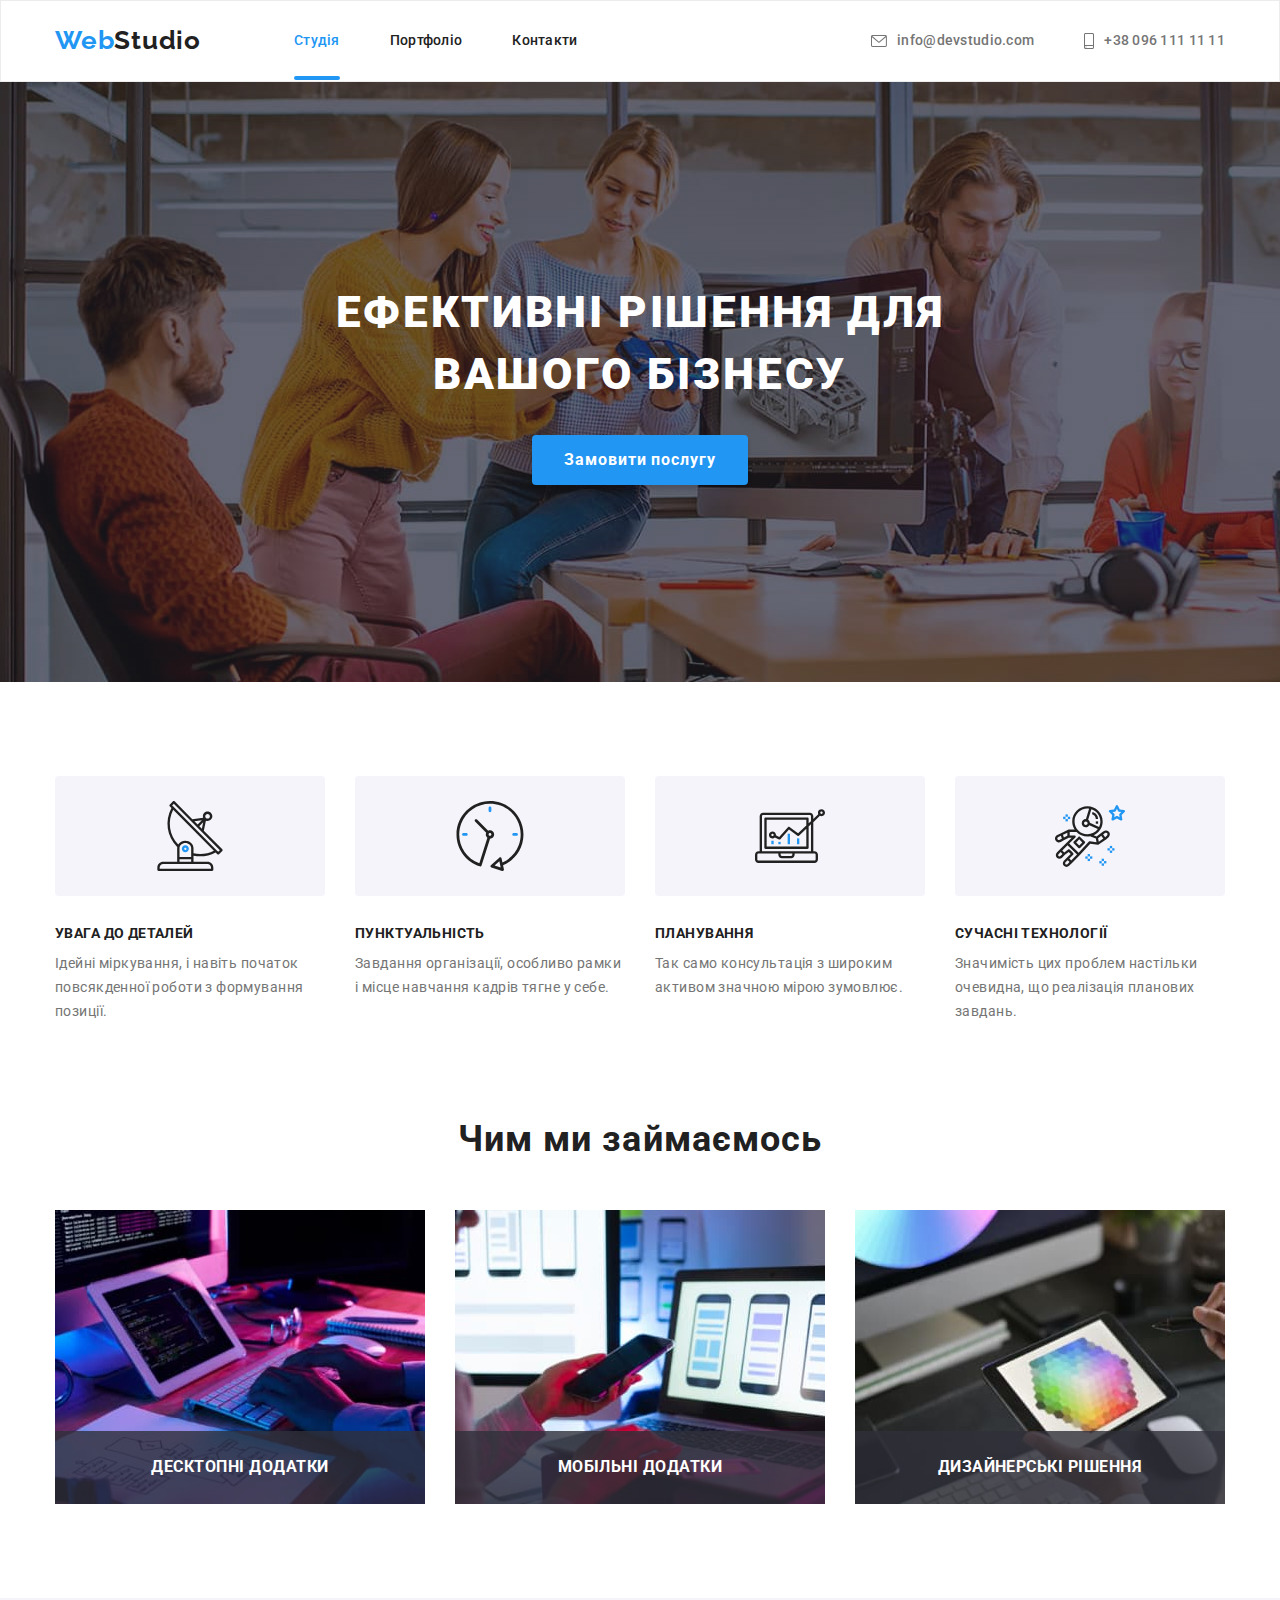
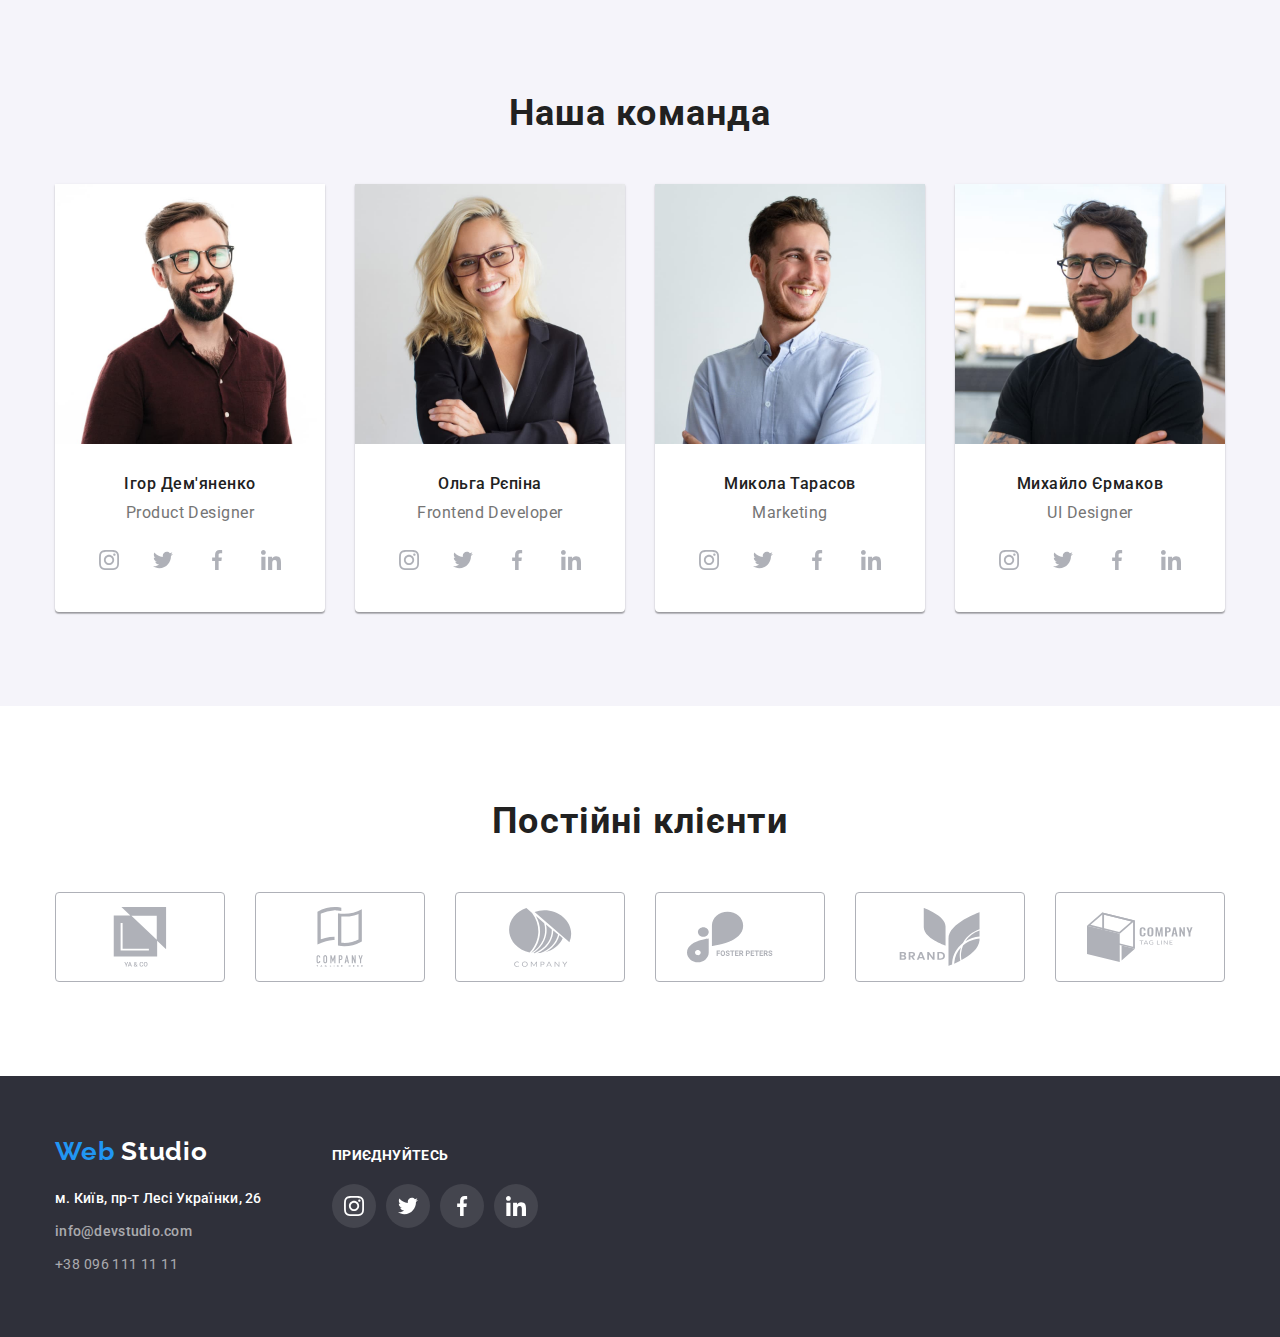
==== index.html @ 797fc7c5 "Клонує файли проекту" ====
<!DOCTYPE html>
<html lang="uk">
  <head>
    <meta charset="UTF-8" />
    <meta http-equiv="X-UA-Compatible" content="IE=edge" />
    <meta name="viewport" content="width=device-width, initial-scale=1.0" />
    <title>Студія</title>
    <link rel="preconnect" href="https://fonts.googleapis.com" />
    <link rel="preconnect" href="https://fonts.gstatic.com" crossorigin />
    <link
      href="https://fonts.googleapis.com/css2?family=Raleway:wght@700&family=Roboto:wght@400;500;700;900&display=swap"
      rel="stylesheet"
    />
    <link
      rel="stylesheet"
      href="https://cdnjs.cloudflare.com/ajax/libs/modern-normalize/1.1.0/modern-normalize.min.css"
    />
    <link rel="stylesheet" href="./css/styles.css" />
  </head>

  <body>
    <!--Шапка сторінки-->
    <header class="header">
      <!--Меню навігації-->
      <div class="container header-container">
        <nav class="header-navigation">
          <a class="logo link" href="./index.html"
            ><span class="logo-accent">Web</span>Studio</a
          >
          <ul class="site-nav list">
            <li class="site-nav-item">
              <a class="nav-link current link" href="./index.html">Студія</a>
            </li>
            <li>
              <a href="./portfolio.html" class="link">Портфоліо</a>
            </li>
            <li>
              <a href="Контакти" class="link">Контакти</a>
            </li>
          </ul>
        </nav>
        <!--Контакти-->
        <ul class="contacts list">
          <li class="contacts-item">
            <a href="mailto:info@devstudio.com" class="contacts-item-link link">
              <svg class="contacts-item-icon" width="16" height="12">
                <use href="./images/icons.svg#icon-envelope-hover"></use></svg>
                info@devstudio.com</a>
          </li>
          <li class="contacts-item">
            <a href="tel:+380961111111" class="contacts-item-link link"
              ><svg class="contacts-item-icon" width="10" height="16">
                <use href="./images/icons.svg#icon-smartphone1"></use></svg>
                +38 096 111 11 11
            </a>
          </li>
        </ul>
      </div>
    </header>

    <main>
      <!-- Блок Hero-->
      <section class="section hero">
        <div class="container">
          <h1 class="hero-title">Ефективні рішення для вашого бізнесу</h1>
          <button data-modal-open type="button" class="button">
            <span class="text-button">Замовити послугу</span>
          </button>
        </div>
      </section>

      <!--Головні якості компанії-->
      <section class="section">
        <div class="container">
          <h2 class="section-title visually-hidden">Головні якості компанії</h2>
          <ul class="features list">
            <li class="card icon-antenna">
              <div class="features-card">
                <h3 class="feauture-title">УВАГА ДО ДЕТАЛЕЙ</h3>
                <p class="feature-text">
                  Ідейні міркування, і навіть початок повсякденної роботи з
                  формування позиції.
                </p>
              </div>
            </li>
            <li class="card icon-clock">
              <div class="features-card">
                <h3 class="feauture-title">ПУНКТУАЛЬНІСТЬ</h3>
                <p class="feature-text">
                  Завдання організації, особливо рамки і місце навчання кадрів
                  тягне у себе.
                </p>
              </div>
            </li>
            <li class="card icon-diagrama">
              <div class="features-card">
                <h3 class="feauture-title">ПЛАНУВАННЯ</h3>
                <p class="feature-text">
                  Так само консультація з широким активом значною мірою
                  зумовлює.
                </p>
              </div>
            </li>
            <li class="card icon-astronaut">
              <div class="features-card">
                <h3 class="feauture-title">СУЧАСНІ ТЕХНОЛОГІЇ</h3>
                <p class="feature-text">
                  Значимість цих проблем настільки очевидна, що реалізація
                  планових завдань.
                </p>
              </div>
            </li>
          </ul>
        </div>
      </section>

      <!--Діяльність компанії-->
      <section class="section offer">
        <div class="container">
          <h2 class="section-title">Чим ми займаємось</h2>
          <ul class="list image">
            <li class="list-image">
              <img
                src="./images/img-5.jpg"
                alt="Людина друкує код на клавіатурі"
                width="370"
              />
              <h3 class="image-title">Десктопні додатки</h3>
            </li>
            <li class="list-image">
              <img
                src="./images/img-6.jpg"
                alt="Людина тримає телефон"
                width="370"
              />
              <h3 class="image-title">Мобільні додатки</h3>
            </li>
            <li class="list-image">
              <img
                src="./images/img-7.jpg"
                alt="Людина тримає планшет"
                width="370"
              />
              <h3 class="image-title">Дизайнерські рішення</h3>
            </li>
          </ul>
        </div>
      </section>
      <!--Команда-->
      <section class="section team-members">
        <div class="container">
          <h2 class="section-title">Наша команда</h2>
          <ul class="team list">
            <li class="team-image">
              <div class="team-card">
                <div class="team-card-img">
                  <img
                    src="./images/img.jpg"
                    alt="Ігор Дем'яненко"
                    width="270"
                  />
                </div>
                <div class="team-card-text">
                  <h3 class="team-name">Ігор Дем'яненко</h3>
                  <p class="team-member-position">Product Designer</p>
                  <ul class="team-soc-list list">
                    <li class="team-soc-item">
                      <a href="" class="team-soc-link link">
                        <svg class="team-soc-icon" width="20" height="20">
                          <use href="./images/icons.svg#icon-instagram"></use>
                        </svg>
                      </a>
                    </li>
                    <li class="team-soc-item">
                      <a href="" class="team-soc-link link">
                        <svg class="team-soc-icon" width="20" height="20">
                          <use href="./images/icons.svg#icon-twitter"></use>
                        </svg>
                      </a>
                    </li>
                    <li class="team-soc-item">
                      <a href="" class="team-soc-link link">
                        <svg class="team-soc-icon" width="20" height="20">
                          <use
                            href="./images/icons.svg#icon-facebook-svg"
                          ></use>
                        </svg>
                      </a>
                    </li>
                    <li class="team-soc-item">
                      <a href="" class="team-soc-link link">
                        <svg class="team-soc-icon" width="20" height="20">
                          <use href="./images/icons.svg#icon-linkedin"></use>
                        </svg>
                      </a>
                    </li>
                  </ul>
                </div>
              </div>
            </li>

            <li class="team-image">
              <div class="team-card">
                <div class="team-card-img">
                  <img
                    src="./images/img-2.jpg"
                    alt="Ольга Рєпіна"
                    width="270"
                  />
                </div>
                <div class="team-card-text">
                  <h3 class="team-name">Ольга Рєпіна</h3>
                  <p class="team-member-position">Frontend Developer</p>
                  <ul class="team-soc-list list">
                    <li class="team-soc-item">
                      <a href="" class="team-soc-link link">
                        <svg class="team-soc-icon" width="20" height="20">
                          <use href="./images/icons.svg#icon-instagram"></use>
                        </svg>
                      </a>
                    </li>
                    <li class="team-soc-item">
                      <a href="" class="team-soc-link link">
                        <svg class="team-soc-icon" width="20" height="20">
                          <use href="./images/icons.svg#icon-twitter"></use>
                        </svg>
                      </a>
                    </li>
                    <li class="team-soc-item">
                      <a href="" class="team-soc-link link">
                        <svg class="team-soc-icon" width="20" height="20">
                          <use
                            href="./images/icons.svg#icon-facebook-svg"
                          ></use>
                        </svg>
                      </a>
                    </li>
                    <li class="team-soc-item">
                      <a href="" class="team-soc-link link">
                        <svg class="team-soc-icon" width="20" height="20">
                          <use href="./images/icons.svg#icon-linkedin"></use>
                        </svg>
                      </a>
                    </li>
                  </ul>
                </div>
              </div>
            </li>

            <li class="team-image">
              <div class="team-card">
                <div class="team-card-img">
                  <img
                    src="./images/img-3.jpg"
                    alt="Микола Тарасов"
                    width="270"
                  />
                </div>
                <div class="team-card-text">
                  <h3 class="team-name">Микола Тарасов</h3>
                  <p class="team-member-position">Marketing</p>
                  <ul class="team-soc-list list">
                    <li class="team-soc-item">
                      <a href="" class="team-soc-link link">
                        <svg class="team-soc-icon" width="20" height="20">
                          <use href="./images/icons.svg#icon-instagram"></use>
                        </svg>
                      </a>
                    </li>
                    <li class="team-soc-item">
                      <a href="" class="team-soc-link link">
                        <svg class="team-soc-icon" width="20" height="20">
                          <use href="./images/icons.svg#icon-twitter"></use>
                        </svg>
                      </a>
                    </li>
                    <li class="team-soc-item">
                      <a href="" class="team-soc-link link">
                        <svg class="team-soc-icon" width="20" height="20">
                          <use
                            href="./images/icons.svg#icon-facebook-svg"
                          ></use>
                        </svg>
                      </a>
                    </li>
                    <li class="team-soc-item">
                      <a href="" class="team-soc-link link">
                        <svg class="team-soc-icon" width="20" height="20">
                          <use href="./images/icons.svg#icon-linkedin"></use>
                        </svg>
                      </a>
                    </li>
                  </ul>
                </div>
              </div>
            </li>

            <li class="team-image">
              <div class="team-card">
                <div class="team-card-img">
                  <img
                    src="./images/img-4.jpg"
                    alt="Михайло Єрмаков"
                    width="270"
                  />
                </div>
                <div class="team-card-text">
                  <h3 class="team-name">Михайло Єрмаков</h3>
                  <p class="team-member-position">UI Designer</p>
                  <ul class="team-soc-list list">
                    <li class="team-soc-item">
                      <a href="" class="team-soc-link link">
                        <svg class="team-soc-icon" width="20" height="20">
                          <use href="./images/icons.svg#icon-instagram"></use>
                        </svg>
                      </a>
                    </li>
                    <li class="team-soc-item">
                      <a href="" class="team-soc-link link">
                        <svg class="team-soc-icon" width="20" height="20">
                          <use href="./images/icons.svg#icon-twitter"></use>
                        </svg>
                      </a>
                    </li>
                    <li class="team-soc-item">
                      <a href="" class="team-soc-link link">
                        <svg class="team-soc-icon" width="20" height="20">
                          <use
                            href="./images/icons.svg#icon-facebook-svg"
                          ></use>
                        </svg>
                      </a>
                    </li>
                    <li class="team-soc-item">
                      <a href="" class="team-soc-link link">
                        <svg class="team-soc-icon" width="20" height="20">
                          <use href="./images/icons.svg#icon-linkedin"></use>
                        </svg>
                      </a>
                    </li>
                  </ul>
                </div>
              </div>
            </li>
          </ul>
        </div>
      </section>
      <section class="section">
        <div class="container">
          <h2 class="section-title">Постійні клієнти</h2>
          <ul class="clients-list list">
            <li class="clients-item">
              <a href="" class="clients-link link">
                <svg class="clients-icon" width="106" height="60">
                  <use href="./images/icons.svg#icon-Union"></use>
                </svg>
              </a>
            </li>
            <li class="clients-item">
              <a href="" class="clients-link link">
                <svg class="clients-icon" width="106" height="60">
                  <use href="./images/icons.svg#icon-group"></use>
                </svg>
              </a>
            </li>
            <li class="clients-item">
              <a href="" class="clients-link link">
                <svg class="clients-icon" width="106" height="60">
                  <use href="./images/icons.svg#icon-Object"></use>
                </svg>
              </a>
            </li>
            <li class="clients-item">
              <a href="" class="clients-link link">
                <svg class="clients-icon" width="106" height="60">
                  <use href="./images/icons.svg#icon-Foster"></use>
                </svg>
              </a>
            </li>
            <li class="clients-item">
              <a href="" class="clients-link link">
                <svg class="clients-icon" width="106" height="60">
                  <use href="./images/icons.svg#icon-brand"></use>
                </svg>
              </a>
            </li>
            <li class="clients-item">
              <a href="" class="clients-link link">
                <svg class="clients-icon" width="106" height="60">
                  <use href="./images/icons.svg#icon-company"></use>
                </svg>
              </a>
            </li>
          </ul>
        </div>
      </section>
    </main>

    <footer class="footer">
      <div class="footer-wrap">
        <div class="container">
          <div class="footer-address">
            <a class="logo link" href="./index.html"
              ><span class="logo-accent">Web</span>
              <span class="studio">Studio</span></a
            >
            <address style="font-style: normal">
              <ul class="address list">
                <li class="contacts">
                  <a href="" class="link location"
                    >м. Київ, пр-т Лесі Українки, 26
                  </a>
                </li>

                <li class="contacts">
                  <a href="mailto:info@devstudio.com" class="link"
                    >info@devstudio.com</a
                  >
                </li>

                <li>
                  <a href="tel:+380961111111" class="link">+38 096 111 11 11</a>
                </li>
              </ul>
            </address>
          </div>
          <div class="footer-soc-container">
            <div class="footer-action">
              <h2 class="footer-action-text">ПРИЄДНУЙТЕСЬ</h2>
            </div>
            <ul class="footer-soc-list list">
              <li class="footer-soc-item">
                <a href="" class="footer-soc-link link">
                  <svg class="footer-soc-icon" width="20" height="20">
                    <use href="./images/icons.svg#icon-instagram"></use>
                  </svg>
                </a>
              </li>
              <li class="footer-soc-item">
                <a href="" class="footer-soc-link link">
                  <svg class="footer-soc-icon" width="20" height="20">
                    <use href="./images/icons.svg#icon-twitter"></use>
                  </svg>
                </a>
              </li>
              <li class="footer-soc-item">
                <a href="" class="footer-soc-link link">
                  <svg class="footer-soc-icon" width="20" height="20">
                    <use href="./images/icons.svg#icon-facebook-svg"></use>
                  </svg>
                </a>
              </li>
              <li class="footer-soc-item">
                <a href="" class="footer-soc-link link">
                  <svg class="footer-soc-icon" width="20" height="20">
                    <use href="./images/icons.svg#icon-linkedin"></use>
                  </svg>
                </a>
              </li>
            </ul>
          </div>
        </div>
      </div>
    </footer>
    <div data-modal class="backdrop is-hidden">
      <div class="modal">
        <button data-modal-close class="close-button">
            <img
              class="modal-img"
              src="./images/close.svg"
              alt="Закрити вікно"
            />
        </button>
      </div>
    </div>
    <script src="./js/modal.js"></script>
  </body>
</html>
---- css/styles.css ----
:root {
  --primary-text-color: #757575;
  --tittle-text-color: #212121;
  --accent-color: #2196f3;
  --white-color: #ffffff;
  --primary-background-color: #f5f5f5;
  --secondary-background-color: #f5f4fa;
  --hero-background-color: #2f303a;
  --clients-icon-color: #afb1b8;
}
/* колір основного тексту  #757575 */
/* другорядний колір тексту #212121  */
/* білий #FFFFFF */
/* білий колір в футері rgba(255, 255, 255, 0.6); */
/* акцент #2196F3 */
/* головний колір фону #F5F5F5; */
/* другорядний колір фону #F5F4FA; #2F303A */
/* колір іконок клієнтів #AFB1B8 */

/* -------GENERAL------- */
body {
  background-color: var(--white-color);
  color: var(--primary-text-color);
  font-family: Roboto, sans-serif;
  font-size: 14px;
}
.section {
  padding-top: 94px;
  padding-bottom: 94px;
}

p,
h1,
h2,
h3,
h4,
h5,
h6 {
  margin: 0;
}
ul,
ol {
  margin: 0;
  padding-left: 0;
}
button {
  cursor: pointer;
}
address {
  font-style: normal;
}
img {
  display: block;
  max-width: 100%;
  height: auto;
}

.list {
  padding: 0;
  margin: 0;
  list-style: none;
}

/* ---------LOGO--------- */
.logo {
  font-family: Raleway, sans-serif;
  font-weight: 700;
  font-size: 26px;
  line-height: 1.2;
  letter-spacing: 0.03em;
  color: var(--tittle-text-color);
  margin-right: 93px;
}
.logo-accent {
  color: var(--accent-color);
}

/* --------CONTAINER-------- */
.container {
  width: 1200px;
  padding-left: 15px;
  padding-right: 15px;
  margin: 0 auto;
}

/* --------PAGE HEADER----------- */

.header {
  padding-top: 24px;
  padding-bottom: 25px;
  border: 1px solid #ececec;
}

.header-container {
  display: flex;
}
/* ---------NAVIGATION------------- */

.link {
  text-decoration: none;
}

.site-nav {
  display: flex;
  gap: 50px;
}
.header-navigation {
  display: flex;
  align-items: center;
}
.contacts.list {
  display: flex;
  align-items: center;
  margin-left: auto;
  gap: 50px;
}

.contacts-item-link {
  display: flex;
  align-items: center;
  justify-content: center;
  transition-property: fill;
}
.contacts-item-icon {
  margin-right: 10px;
  fill: var(--primary-text-color);
  transition-property: fill;
  transition-duration: 250ms;
  transition-timing-function: cubic-bezier(0.4, 0, 0.2, 1);
}
.contacts-item-link:hover .contacts-item-icon,
.contacts-item-link:focus .contacts-item-icon {
  fill: var(--accent-color);
  
}

.site-nav .link {
  font-weight: 500;
  line-height: 1.14;
  letter-spacing: 0.02em;
  color: var(--tittle-text-color);
  transition-property: color;
  transition-duration: 250ms;
  transition-timing-function: cubic-bezier(0.4, 0, 0.2, 1);
}

.site-nav .link:hover,
.site-nav .link:focus {
  color: var(--accent-color);
  
}
.nav-link {
  padding-bottom: 32px;
  font-weight: 500;
  line-height: 1.14;
  letter-spacing: 0.02em;
  color: var(--tittle-text-color);
  text-decoration: none;
}
.nav-link.current {
  color: var(--accent-color);
}

.current {
  position: relative;
}

.current::after {
  content: "";
  position: absolute;
  display: block;
  width: 100%;
  height: 4px;
  bottom: 0;
  right: 0;
  background: var(--accent-color);
  border-radius: 2px;
}

.contacts .link {
  font-weight: 500;
  line-height: 1.14;
  letter-spacing: 0.02em;
  color: var(--primary-text-color);
  transition-property: color;
  transition-duration: 250ms;
  transition-timing-function: cubic-bezier(0.4, 0, 0.2, 1);
}
.contacts .link:hover,
.contacts .link:focus {
  color: var(--accent-color);
  
}

/* -------------HERO------------- */
.hero {
  height: 600px;
  max-width: 1600px;
  text-align: center;
  padding: 200px 0;
  margin: auto;
  background-repeat: no-repeat;
  background-size: cover;
  background-image: linear-gradient(
      to right,
      rgba(47, 48, 58, 0.4),
      rgba(47, 48, 58, 0.4)
    ),
    url(../images/Hero.jpg);
}
.hero-title {
  color: var(--white-color);
  font-weight: 900;
  font-size: 44px;
  line-height: 1.4;
  text-align: center;
  letter-spacing: 0.06em;
  text-transform: uppercase;
  margin: 0px auto;
  width: 696px;
}
/* ---------HERO-BUTTON---------- */
.button {
  padding: 10px 32px;
  border-radius: 4px;
  border: none;
  margin-top: 30px;
}
.hero .button {
  min-width: 216px;
  height: 50px;
  background-color: var(--accent-color);
  box-shadow: 0px 4px 4px rgba(0, 0, 0, 0.15);
}
.hero .text-button {
  font-weight: 700;
  font-size: 16px;
  line-height: 0.5;
  align-items: center;
  text-align: center;
  letter-spacing: 0.06em;
  color: var(--white-color);
}

/* -------------FEATURES-------------- */
.features-card {
  width: 270px;
}

.features.list {
  display: flex;
  flex-wrap: wrap;
  justify-content: space-between;
}
.card {
  width: 270px;
}

.card::before {
  content: "";
  display: block;
  height: 120px;
  border-radius: 4px;
  background-color: var(--secondary-background-color);
  margin-bottom: 30px;
  background-repeat: no-repeat;
  background-position: center;
}

.icon-antenna::before {
  background-image: url(../images/antenna.svg);
}
.icon-clock::before {
  background-image: url(../images/clock.svg);
}
.icon-diagrama::before {
  background-image: url(../images/diagram.svg);
}
.icon-astronaut::before {
  background-image: url(../images/astronaut.svg);
}

.features .feauture-title {
  font-size: 14px;
  line-height: 1.14;
  letter-spacing: 0.03em;
  text-transform: uppercase;
  color: var(--tittle-text-color);
  margin-bottom: 10px;
}

.features .feature-text {
  line-height: 1.7;
  letter-spacing: 0.03em;
  color: var(--primary-text-color);
}
/* ---------SECTION---------- */

.section.offer {
  padding-top: 0px;
}

.section.no-padding {
  padding-top: 0px;
  padding-bottom: 0px;
}

.section-title {
  margin-bottom: 50px;
  font-size: 36px;
  line-height: 1.17;
  text-align: center;
  letter-spacing: 0.03em;
  color: var(--tittle-text-color);
}

.visually-hidden {
  position: absolute;
  white-space: nowrap;
  width: 1px;
  height: 1px;
  overflow: hidden;
  border: 0;
  padding: 0;
  clip: rect(0 0 0 0);
  clip-path: inset(50%);
  margin: -1px;
}

.list.image {
  display: flex;
  gap: 30px;
}

.list-image {
  position: relative;
  width: calc((100% - 60px) / 3);
}

.image-title {
  position: absolute;

  width: 100%;
  bottom: 0;
  padding: 27px;

  line-height: 1.14;
  text-align: center;
  letter-spacing: 0.03em;
  text-transform: uppercase;

  background: rgba(47, 48, 58, 0.8);
  color: var(--white-color);
}

/* -------------TEAM------------ */

.team {
  display: flex;
  justify-content: space-between;
  flex-wrap: wrap;
}

.team-card {
  box-shadow: 0px 1px 3px rgba(0, 0, 0, 0.12), 0px 1px 1px rgba(0, 0, 0, 0.14),
    0px 2px 1px rgba(0, 0, 0, 0.2);
  border-radius: 0px 0px 4px 4px;
  background-color: var(--white-color);
}

.team-card-text {
  padding: 30px 0;
}

.team-members {
  background: var(--secondary-background-color);
}
.team .team-name {
  margin-bottom: 10px;
  font-weight: 500;
  font-size: 16px;
  line-height: 1.2;
  letter-spacing: 0.03em;
  color: var(--tittle-text-color);
  text-align: center;
}
.team .team-member-position {
  font-size: 16px;
  line-height: 1.2;
  letter-spacing: 0.03em;
  text-align: center;
  margin-bottom: 16px;
}
.team-image {
  width: calc((100% - 90px) / 4);
}

.team-soc-list {
  display: flex;
  justify-content: center;
  gap: 10px;
}

.team-soc-item {
  width: 44px;
  height: 44px;
}
.team-soc-icon {
  fill: #afb1b8;
  transition-property: fill;
  transition-duration: 250ms;
  transition-timing-function: cubic-bezier(0.4, 0, 0.2, 1);
}

.team-soc-link {
  width: 100%;
  height: 100%;
  border-radius: 50%;
  display: flex;
  align-items: center;
  justify-content: center;
  transition-property: background-color;
  transition-duration: 250ms;
  transition-timing-function: cubic-bezier(0.4, 0, 0.2, 1);

}

.team-soc-link:hover,
.team-soc-link:focus {
  background-color: var(--accent-color);
  
}
.team-soc-link:hover .team-soc-icon,
.team-soc-link:focus .team-soc-icon {
  fill: var(--white-color);
}

/* ------------------CLIENTS ----------------*/

.clients-list {
  display: flex;
  gap: 30px;
}

.clients-item {
  width: calc((100% - 150px) / 6);
  height: 90px;
}

.clients-link {
  width: 100%;
  height: 100%;
  border: 1px solid var(--clients-icon-color);
  border-radius: 4px;
  display: flex;
  align-items: center;
  justify-content: center;
  transition-property: border-color;
  transition-duration: 250ms;
  transition-timing-function: cubic-bezier(0.4, 0, 0.2, 1);
}
.clients-link:hover,
.clients-link:focus {
  border-color: var(--accent-color);
}

.clients-icon {
  fill: var(--clients-icon-color);
  transition-property: fill;
  transition-duration: 250ms;
  transition-timing-function: cubic-bezier(0.4, 0, 0.2, 1);
}

.clients-link:hover .clients-icon,
.clients-link:focus .clients-icon {
  fill: var(--accent-color);
}

/* ------------FOOTER-CONTACTS----------*/

.footer {
  background-color: var(--hero-background-color);
  padding-top: 60px;
  padding-bottom: 60px;
}
.studio {
  color: var(--white-color);
}

.address > .contacts {
  margin-bottom: 9px;
}
.address {
  font-size: 14px;
  line-height: 1.7;
  letter-spacing: 0.03em;
}

.footer .logo {
  display: inline-block;
  margin-right: 0px;
  margin-bottom: 20px;
}
.footer .address .link {
  display: inline-block;
  color: rgba(255, 255, 255, 0.6);
  transition-property: color;
  transition-duration: 250ms;
  transition-timing-function: cubic-bezier(0.4, 0, 0.2, 1);
}
.footer .link:hover,
.footer .link:focus {
  color: var(--accent-color);
  
}
.footer .address .location {
  color: var(--white-color);
  display: inline-block;
}

/* -------FOOTER-SOCIAL-------- */

.footer-wrap > .container {
  display: flex;
  align-items: baseline;
  gap: 70px;
}
.footer-soc-container {
  height: 80px;
}
.footer-action {
  margin-bottom: 20px;
}

.footer-action-text {
  font-size: 14px;
  line-height: 1.14;
  letter-spacing: 0.03em;
  color: var(--white-color);
}
.footer-soc-list {
  display: flex;
  gap: 10px;
}

.footer-soc-item {
  width: 44px;
  height: 44px;
}

.footer-soc-link {
  width: 100%;
  height: 100%;
  border-radius: 50%;
  display: flex;
  align-items: center;
  justify-content: center;
  background-color: rgba(255, 255, 255, 0.1);
  transition-property: background-color;
  transition-duration: 250ms;
  transition-timing-function: cubic-bezier(0.4, 0, 0.2, 1);
}

.footer-soc-icon {
  fill: var(--white-color);
}
.footer-soc-link:hover,
.footer-soc-link:focus {
  background-color: var(--accent-color);
}

/* ----------PORTFOLIO-FILTER------------ */

.list .filter-button {
  display: inline-block;
  padding: 6px 22px;
  background-color: var(--secondary-background-color);
  color: var(--tittle-text-color);
  border: none;
  border-radius: 4px;
  font-family: "Roboto";
  font-style: normal;
  font-weight: 500;
  font-size: 16px;
  line-height: 1.6;
  text-align: center;
  letter-spacing: 0.03em;
  transition-property: color, background-color, box-shadow;
  transition-duration: 250ms;
  transition-timing-function: cubic-bezier(0.4, 0, 0.2, 1);
}

.list .filter-button:hover,
.list .filter-button:focus {
  color: var(--white-color);
  background-color: var(--accent-color);
  box-shadow: 0px 3px 1px rgba(0, 0, 0, 0.1), 0px 1px 2px rgba(0, 0, 0, 0.08),
    0px 2px 2px rgba(0, 0, 0, 0.12);

}
/* ---------PORTFOLIO-PROJECTS------------ */

.project-card {
  border: 1px solid #eeeeee;
}

.project-card-img {
  position: relative;
  overflow: hidden;
}

.project-card-overlay {
  position: absolute;
  width: 100%;
  height: 100%;
  bottom: 0;
  left: 0;
  padding: 63px 24px;

  font-weight: 400;
  font-size: 18px;
  line-height: 1.5;
  letter-spacing: 0.03em;

  color: var(--white-color);
  background: rgba(33, 150, 243, 0.9);
  transform: translateY(100%);
  transition: transform 250ms ease;

}

.project-card:hover .project-card-overlay,
.project-card:focus .project-card-overlay {
  transform: translateY(0);
  
}

.project-link {
  display: block;
  text-decoration: none;
  transition-property: box-shadow;
  transition-duration: 250ms;
  transition-timing-function: cubic-bezier(0.4, 0, 0.2, 1);
}

.project-link:hover,
.project-link:focus {
  box-shadow: 0px 1px 1px rgba(0, 0, 0, 0.12), 0px 4px 4px rgba(0, 0, 0, 0.06),
    1px 4px 6px rgba(0, 0, 0, 0.16);
}

.project-card-text {
  padding: 20px 24px;
}

.projects-all .project-name {
  margin-bottom: 4px;
  font-size: 18px;
  line-height: 2;
  letter-spacing: 0.06em;
  color: var(--tittle-text-color);
}
.projects-all .project-type {
  font-size: 16px;
  line-height: 1.2;
  letter-spacing: 0.03em;
  color: var(--primary-text-color);
}

.project-image {
  width: calc((100% - 60px) / 3);
}

.nav-botton {
  display: flex;
  justify-content: center;
  margin-bottom: 50px;
  gap: 8px;
}
.projects-all {
  display: flex;
  flex-wrap: wrap;
  gap: 30px;
}

.backdrop {
  position: fixed;
  top: 0;
  left: 0;
  width: 100%;
  height: 100%;
  background: rgba(47, 48, 58, 0.8);
  transition-property: opacity, visibility;
  transition-duration: 250ms;
  transition-timing-function: cubic-bezier(0.4, 0, 0.2, 1);
}

.backdrop.is-hidden {
  visibility: hidden;
  opacity: 0;
  pointer-events: none;
}

.modal {
  position: absolute;
  top: 50%;
  left: 50%;
  transform: translate(-50%, -50%);

  min-width: 528px;
  min-height: 581px;

  background-color: var(--white-color);
}

.close-button {
  position: absolute;
  display: flex;
  justify-content: center;
  align-items: center;
  width: 30px;
  height: 30px;
  right: 8px;
  top: 8px;

  background: #ffffff;
  border: 1px solid rgba(0, 0, 0, 0.1);
  border-radius: 50px;
}

.modal-img {
  margin-right: 0;
  padding: 0;
}
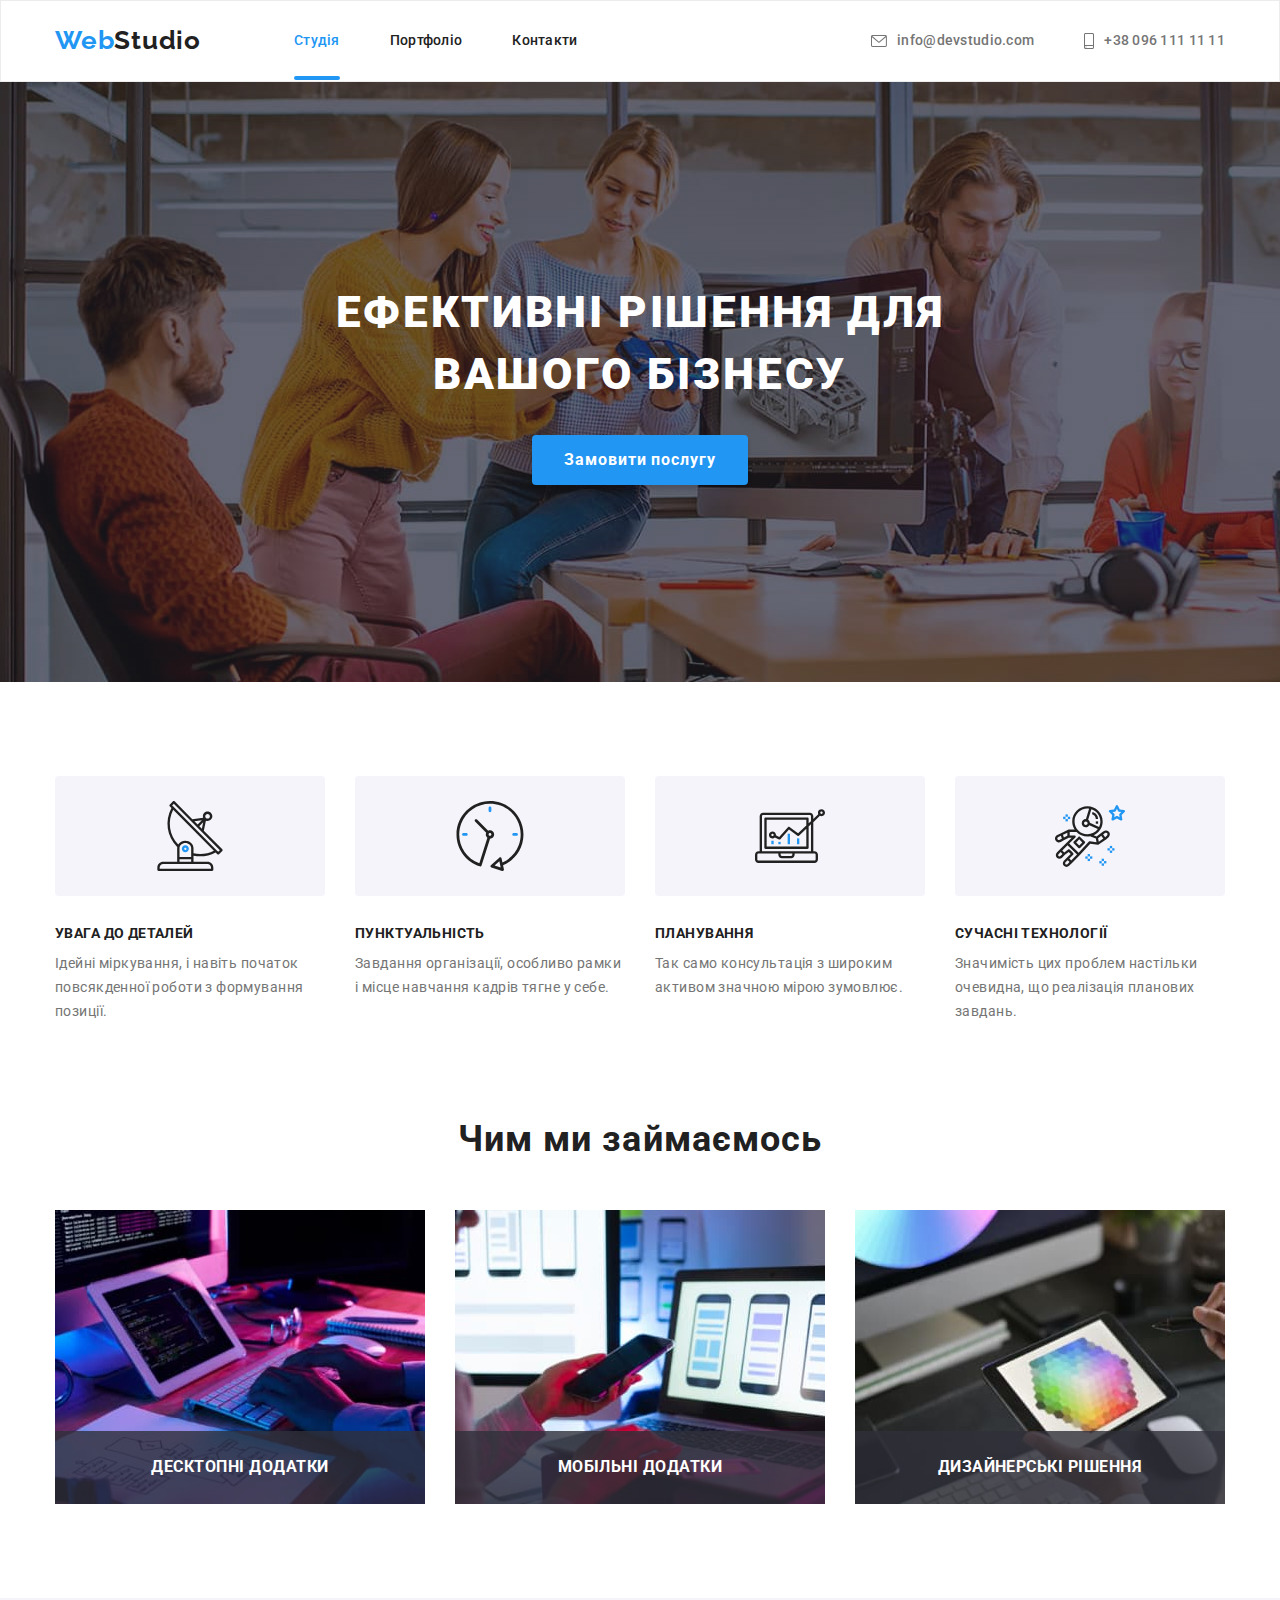
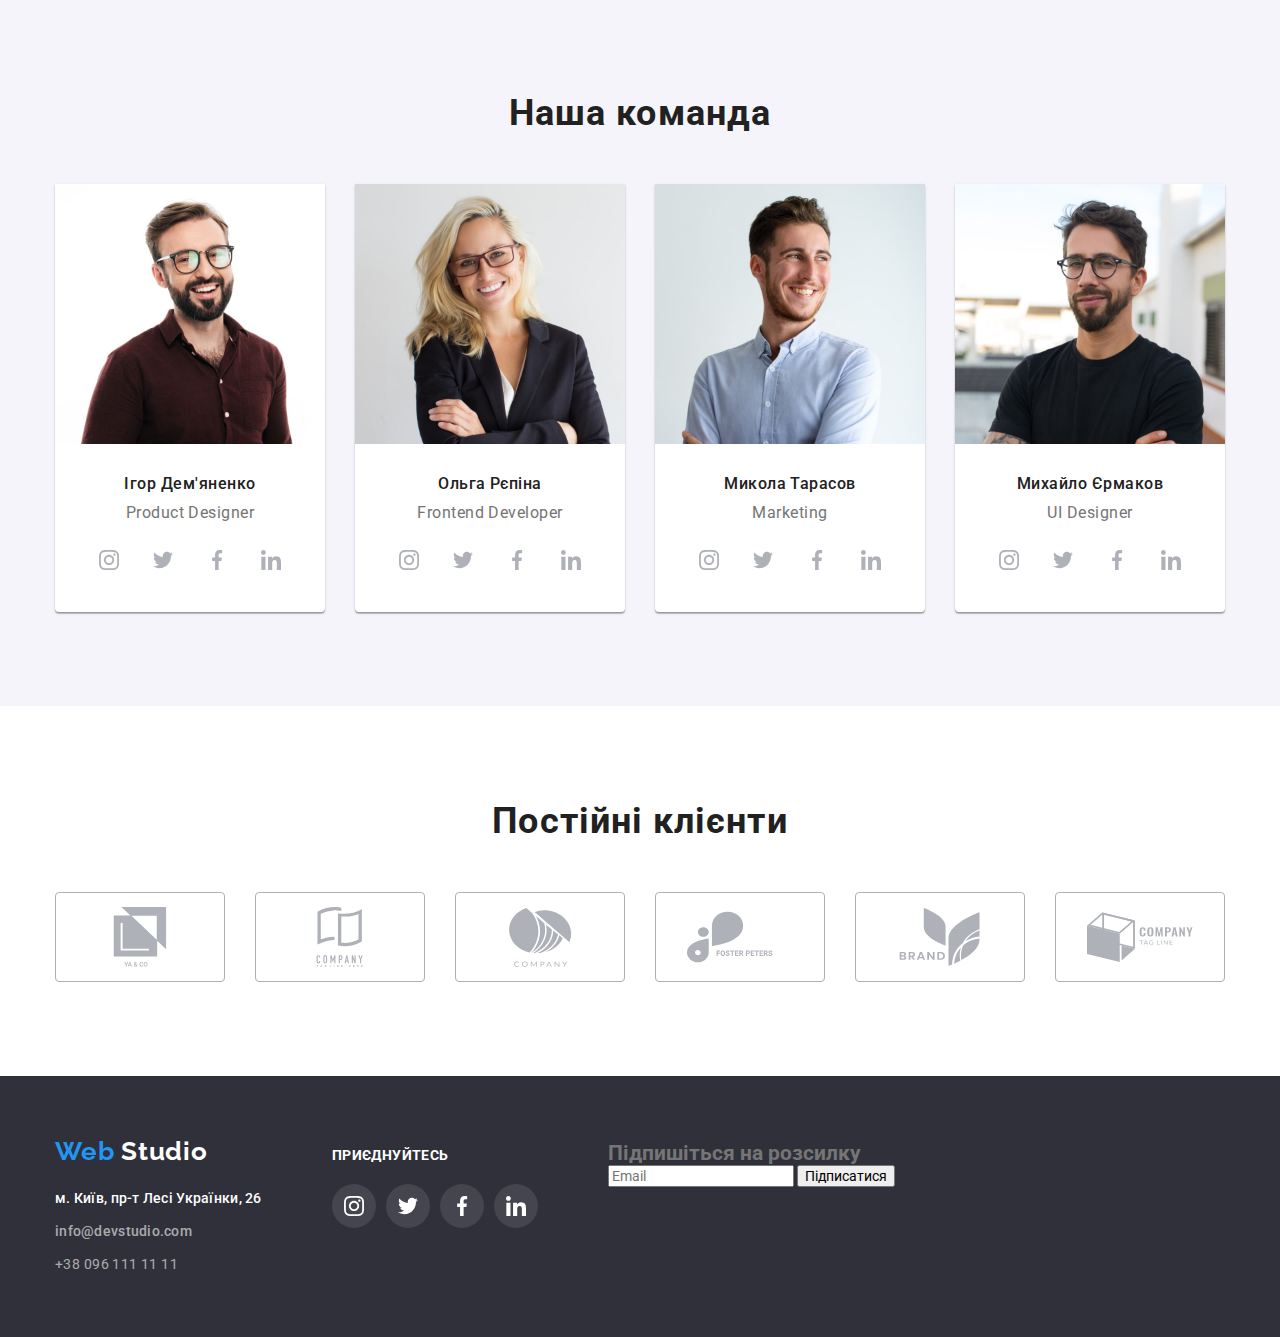
==== commit 4b847d83: "Добавляє розмітку форми" ====
--- a/index.html
+++ b/index.html
@@ -44,14 +44,17 @@
           <li class="contacts-item">
             <a href="mailto:info@devstudio.com" class="contacts-item-link link">
               <svg class="contacts-item-icon" width="16" height="12">
-                <use href="./images/icons.svg#icon-envelope-hover"></use></svg>
-                info@devstudio.com</a>
+                <use href="./images/icons.svg#icon-envelope-hover"></use>
+              </svg>
+              info@devstudio.com</a
+            >
           </li>
           <li class="contacts-item">
             <a href="tel:+380961111111" class="contacts-item-link link"
               ><svg class="contacts-item-icon" width="10" height="16">
-                <use href="./images/icons.svg#icon-smartphone1"></use></svg>
-                +38 096 111 11 11
+                <use href="./images/icons.svg#icon-smartphone1"></use>
+              </svg>
+              +38 096 111 11 11
             </a>
           </li>
         </ul>
@@ -459,18 +462,82 @@
               </li>
             </ul>
           </div>
+          <div class="footer-subscribe-container">
+            <h2 class="subscribe-lable">Підпишіться на розсилку</h2>
+            <form class="subscribe-form">
+              <div class="subscribe-action">
+                <input
+                  class="subscribe-input"
+                  type="text"
+                  placeholder="Email"
+                />
+                <button type="submit" class="submit-button-text">
+                  Підписатися
+                </button>
+              </div>
+            </form>
+          </div>
         </div>
       </div>
     </footer>
     <div data-modal class="backdrop is-hidden">
       <div class="modal">
         <button data-modal-close class="close-button">
-            <img
-              class="modal-img"
-              src="./images/close.svg"
-              alt="Закрити вікно"
+          <img class="modal-img" src="./images/close.svg" alt="Закрити вікно" />
+        </button>
+        <p class="modal-title">Залиште свої дані, ми вам передзвонимо</p>
+        <form class="modal-form">
+          <label for="name" class="modal-lable">
+            <span>Ім'я</span>
+          </label>
+          <input
+            class="modal-input"
+            type="text"
+            name="name"
+            id="name"
+            required
+          />
+
+          <label class="modal-lable" for="tel"><span>Телефон</span></label>
+          <input class="modal-input" type="tel" name="tel" id="tel" required />
+
+          <label class="modal-lable" for="email"><span>Пошта</span></label>
+          <input
+            class="modal-input"
+            type="email"
+            name="email"
+            id="email"
+            required
+          />
+
+          <label class="modal-lable" for="comment"><span>Коментар</span></label>
+          <textarea
+            class="modal-comment"
+            name="comment"
+            id="comment"
+            placeholder="Введіть текст"
+          ></textarea>
+
+          <div class="rules-checkbox">
+            <input
+              type="checkbox"
+              name="rules"
+              value="rules"
+              id="rules"
+              required
             />
-        </button>
+            <label class="checkbox-text" for="rules"
+              >Погоджуюся з розсилкою та приймаю
+              <span>
+                <a href="" class="checkbox-link">Умови договору</a>
+              </span>
+            </label>
+          </div>
+
+          <div class="submit-button">
+            <button type="submit" class="submit-button-text">Відправити</button>
+          </div>
+        </form>
       </div>
     </div>
     <script src="./js/modal.js"></script>
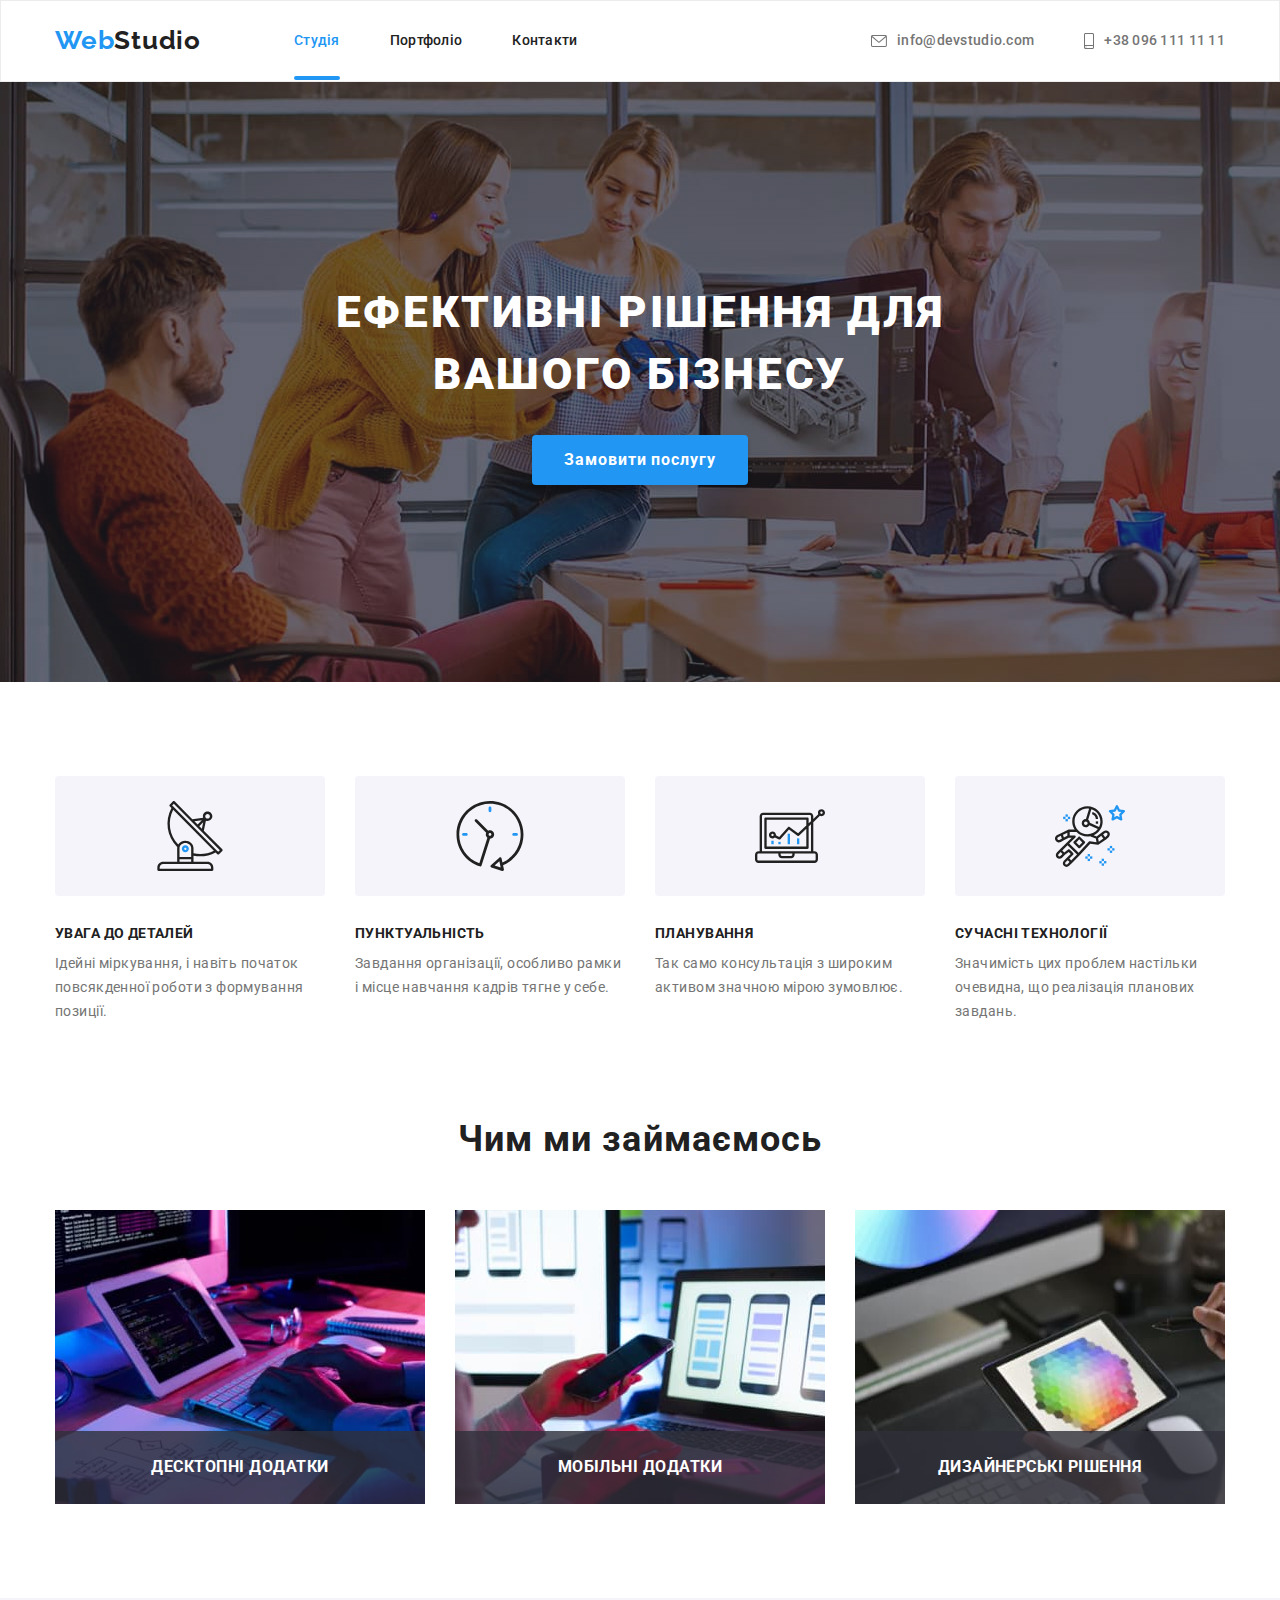
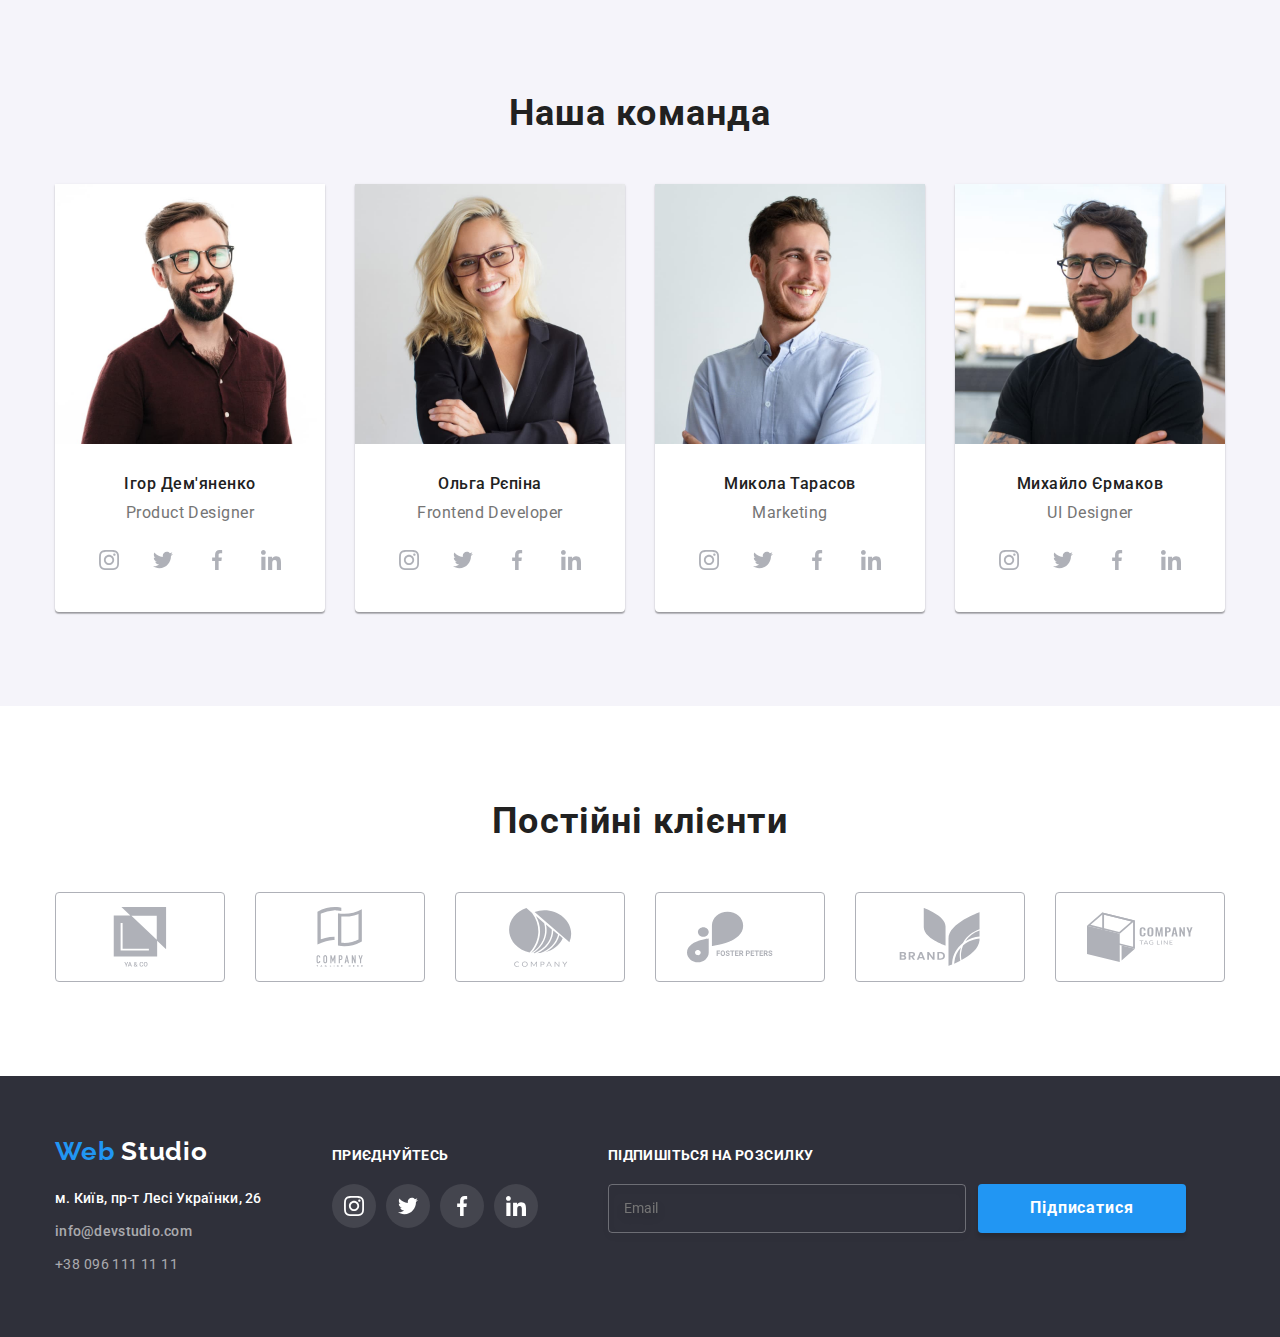
==== commit 9ef09b81: "Добавляє розмітку" ====
--- a/index.html
+++ b/index.html
@@ -483,32 +483,54 @@
     <div data-modal class="backdrop is-hidden">
       <div class="modal">
         <button data-modal-close class="close-button">
-          <img class="modal-img" src="./images/close.svg" alt="Закрити вікно" />
+          <svg class="modal-img" width="18" height="18">
+            <use href="./images/icons.svg#icon-close"></use>
+          </svg>
         </button>
         <p class="modal-title">Залиште свої дані, ми вам передзвонимо</p>
         <form class="modal-form">
           <label for="name" class="modal-lable">
             <span>Ім'я</span>
           </label>
-          <input
-            class="modal-input"
-            type="text"
-            name="name"
-            id="name"
-            required
-          />
+          <div class="input-wrap">
+            <input
+              class="modal-input"
+              type="text"
+              name="name"
+              id="name"
+              required
+            />
+            <svg class="modal-input-icon" width="18" height="18">
+              <use href="./images/icons.svg#icon-person"></use>
+            </svg>
+          </div>
 
           <label class="modal-lable" for="tel"><span>Телефон</span></label>
-          <input class="modal-input" type="tel" name="tel" id="tel" required />
-
+          <div class="input-wrap">
+            <input
+              class="modal-input"
+              type="tel"
+              name="tel"
+              id="tel"
+              required
+            />
+            <svg class="modal-input-icon" width="18" height="18">
+              <use href="./images/icons.svg#icon-phone"></use>
+            </svg>
+          </div>
           <label class="modal-lable" for="email"><span>Пошта</span></label>
-          <input
-            class="modal-input"
-            type="email"
-            name="email"
-            id="email"
-            required
-          />
+          <div class="input-wrap">
+            <input
+              class="modal-input"
+              type="email"
+              name="email"
+              id="email"
+              required
+            />
+            <svg class="modal-input-icon" width="18" height="18">
+              <use href="./images/icons.svg#icon-email"></use>
+            </svg>
+          </div>
 
           <label class="modal-lable" for="comment"><span>Коментар</span></label>
           <textarea
--- a/css/styles.css
+++ b/css/styles.css
@@ -534,7 +534,7 @@
 
 .footer-action-text {
   font-size: 14px;
-  line-height: 1.14;
+  line-height: 1.2;
   letter-spacing: 0.03em;
   color: var(--white-color);
 }
@@ -549,12 +549,14 @@
 }
 
 .footer-soc-link {
+    display: flex;
+  align-items: center;
+  justify-content: center;
+
   width: 100%;
   height: 100%;
   border-radius: 50%;
-  display: flex;
-  align-items: center;
-  justify-content: center;
+
   background-color: rgba(255, 255, 255, 0.1);
   transition-property: background-color;
   transition-duration: 250ms;
@@ -567,6 +569,32 @@
 .footer-soc-link:hover,
 .footer-soc-link:focus {
   background-color: var(--accent-color);
+}
+
+.subscribe-lable {
+  margin-bottom: 20px;
+
+  font-size: 14px;
+line-height: 1.2;
+letter-spacing: 0.03em;
+text-transform: uppercase;
+
+color: var(--white-color); 
+}
+
+.subscribe-input {
+  padding: 15px;
+  width: 358px;
+  background-color: transparent;
+  border: 1px solid rgba(255, 255, 255, 0.3);
+filter: drop-shadow(0px 4px 4px rgba(0, 0, 0, 0.15));
+border-radius: 4px;
+}
+
+
+.subscribe-action {
+  display: flex;
+  gap: 12px;
 }
 
 /* ----------PORTFOLIO-FILTER------------ */
@@ -706,7 +734,7 @@
   top: 50%;
   left: 50%;
   transform: translate(-50%, -50%);
-
+  padding: 40px;
   min-width: 528px;
   min-height: 581px;
 
@@ -728,7 +756,90 @@
   border-radius: 50px;
 }
 
+
+
+
 .modal-img {
   margin-right: 0;
   padding: 0;
 }
+
+
+.modal-title {
+  font-weight: 700;
+  font-size: 20px;
+  line-height: 1.15;
+  text-align: center;
+  letter-spacing: 0.03em;
+  margin-bottom: 12px;
+
+  color: #212121;
+}
+
+.modal-input {
+  width: 100%;
+  height: 40px;
+  padding: 10px;
+  margin-bottom: 10px;
+
+  border: 1px solid rgba(33, 33, 33, 0.2);
+  border-radius: 4px;
+  
+}
+
+.modal-input:focus {
+  border: var(--accent-color)
+  
+}
+
+
+.modal-lable span {
+  display: block;
+  margin-bottom: 4px;
+  font-size: 12px;
+  line-height: 1.16;
+/* identical to box height */
+letter-spacing: 0.01em;
+
+color: var(--primary-text-color);
+}
+
+.modal-comment{
+  width: 100%;
+  min-height: 120px;
+  padding: 10px;
+  margin-bottom: 20px;
+
+  border: 1px solid rgba(33, 33, 33, 0.2);
+border-radius: 4px;
+resize: none;
+}
+
+.checkbox-link {
+  color: var(--accent-color);
+}
+.rules-checkbox {
+  display: flex;
+  align-items: baseline;
+  margin-bottom: 30px;
+  gap: 9px;
+}
+
+.submit-button {
+display: flex;
+justify-content: center;
+}
+.submit-button-text {
+  padding: 10px 52px;
+  background: var(--accent-color);
+
+box-shadow: 0px 4px 4px rgba(0, 0, 0, 0.15);
+border-style: none;
+border-radius: 4px;
+color: var(--white-color);
+
+font-weight: 700;
+font-size: 16px;
+line-height: 1.8;
+letter-spacing: 0.06em;
+}
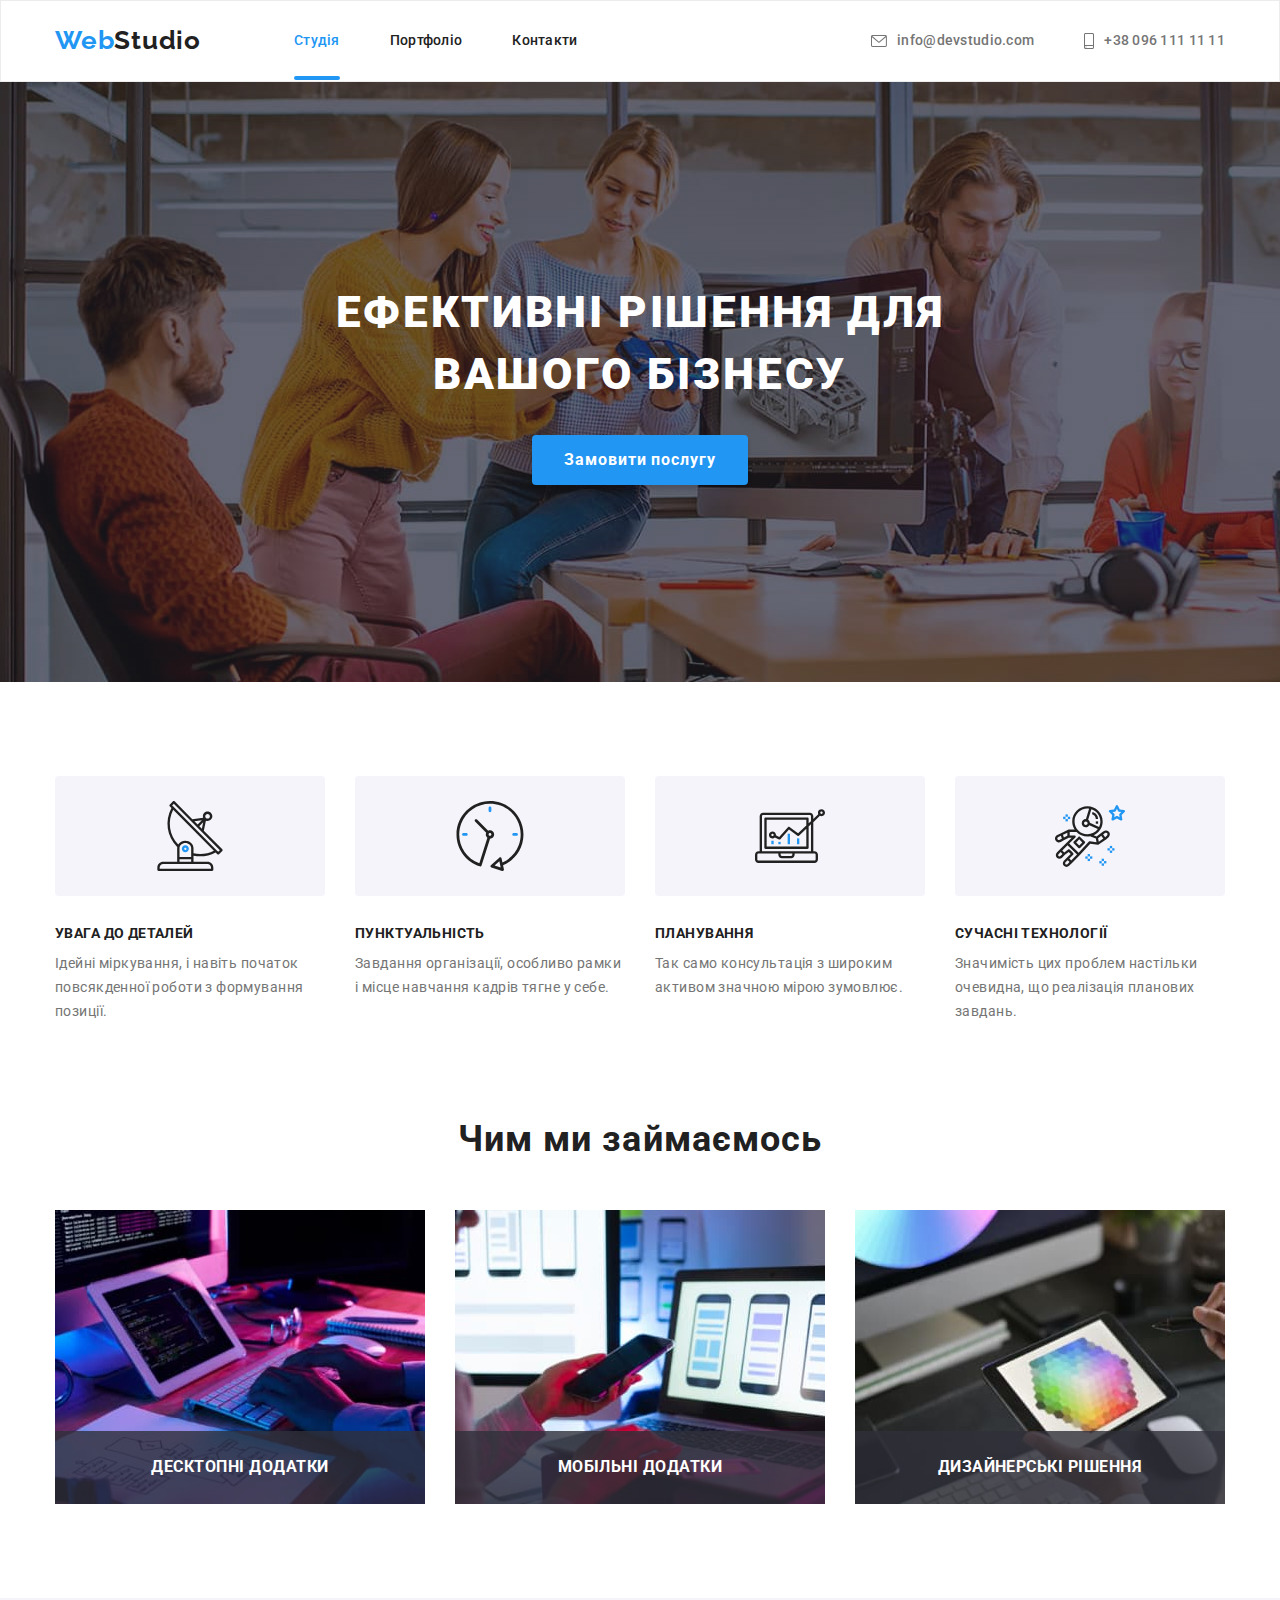
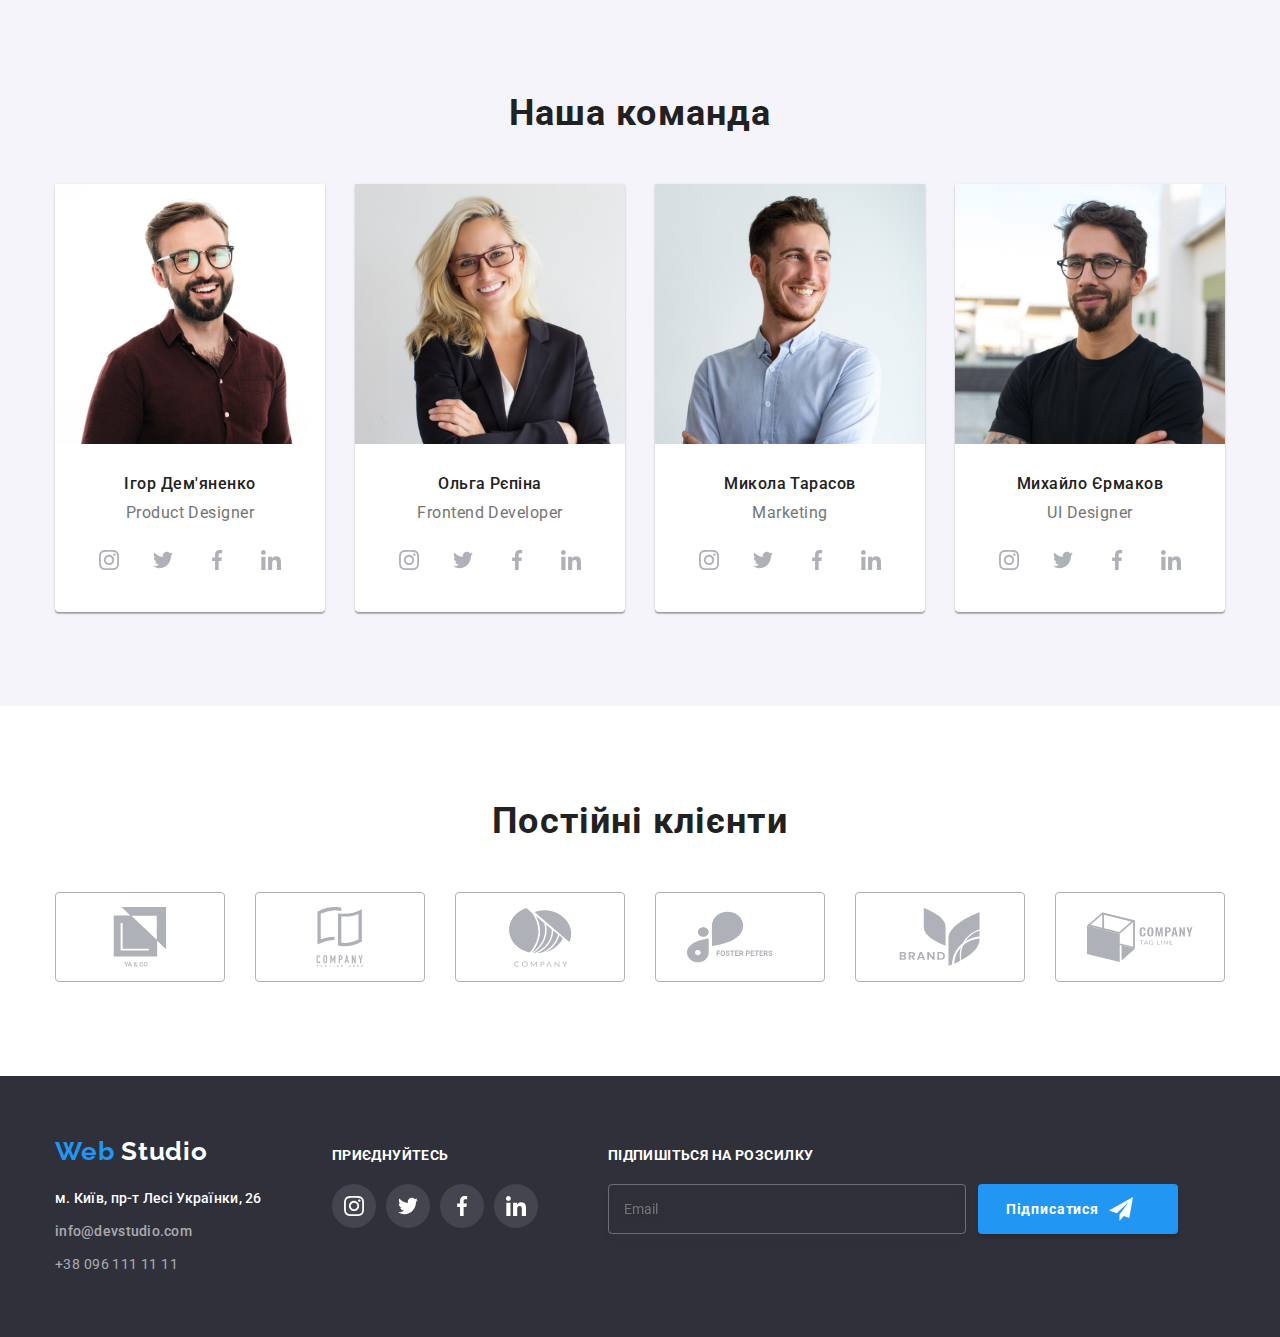
==== commit 28ef82cf: "Добавляє svg іконки в розмітку" ====
--- a/index.html
+++ b/index.html
@@ -471,8 +471,11 @@
                   type="text"
                   placeholder="Email"
                 />
-                <button type="submit" class="submit-button-text">
+                <button type="submit" class="subscribe-button-text">
                   Підписатися
+                  <svg class="submit-button-icon" width="24" height="24">
+                    <use href="./images/icons.svg#icon-send"></use>
+                  </svg>
                 </button>
               </div>
             </form>
@@ -542,12 +545,14 @@
 
           <div class="rules-checkbox">
             <input
+              class="checkbox"
               type="checkbox"
               name="rules"
               value="rules"
               id="rules"
               required
             />
+            <span class="checkbox-icon"></span>
             <label class="checkbox-text" for="rules"
               >Погоджуюся з розсилкою та приймаю
               <span>
--- a/css/styles.css
+++ b/css/styles.css
@@ -131,7 +131,6 @@
 .contacts-item-link:hover .contacts-item-icon,
 .contacts-item-link:focus .contacts-item-icon {
   fill: var(--accent-color);
-  
 }
 
 .site-nav .link {
@@ -147,7 +146,6 @@
 .site-nav .link:hover,
 .site-nav .link:focus {
   color: var(--accent-color);
-  
 }
 .nav-link {
   padding-bottom: 32px;
@@ -189,7 +187,6 @@
 .contacts .link:hover,
 .contacts .link:focus {
   color: var(--accent-color);
-  
 }
 
 /* -------------HERO------------- */
@@ -422,13 +419,11 @@
   transition-property: background-color;
   transition-duration: 250ms;
   transition-timing-function: cubic-bezier(0.4, 0, 0.2, 1);
-
 }
 
 .team-soc-link:hover,
 .team-soc-link:focus {
   background-color: var(--accent-color);
-  
 }
 .team-soc-link:hover .team-soc-icon,
 .team-soc-link:focus .team-soc-icon {
@@ -511,7 +506,6 @@
 .footer .link:hover,
 .footer .link:focus {
   color: var(--accent-color);
-  
 }
 .footer .address .location {
   color: var(--white-color);
@@ -549,7 +543,7 @@
 }
 
 .footer-soc-link {
-    display: flex;
+  display: flex;
   align-items: center;
   justify-content: center;
 
@@ -573,13 +567,12 @@
 
 .subscribe-lable {
   margin-bottom: 20px;
-
   font-size: 14px;
-line-height: 1.2;
-letter-spacing: 0.03em;
-text-transform: uppercase;
-
-color: var(--white-color); 
+  line-height: 1.2;
+  letter-spacing: 0.03em;
+  text-transform: uppercase;
+
+  color: var(--white-color);
 }
 
 .subscribe-input {
@@ -587,14 +580,35 @@
   width: 358px;
   background-color: transparent;
   border: 1px solid rgba(255, 255, 255, 0.3);
-filter: drop-shadow(0px 4px 4px rgba(0, 0, 0, 0.15));
-border-radius: 4px;
-}
-
+  filter: drop-shadow(0px 4px 4px rgba(0, 0, 0, 0.15));
+  border-radius: 4px;
+}
 
 .subscribe-action {
   display: flex;
   gap: 12px;
+}
+
+.subscribe-button-text {
+  display: flex;
+  align-items: center;
+  text-align: center;
+  gap: 10px;
+
+  font-weight: 700;
+  line-height: 2;
+
+  letter-spacing: 0.06em;
+
+  color: var(--white-color);
+  padding: 10px 28px;
+  min-width: 200px;
+  height: 50px;
+
+  background: var(--accent-color);
+  box-shadow: 0px 4px 4px rgba(0, 0, 0, 0.15);
+  border-radius: 4px;
+  border-style: none;
 }
 
 /* ----------PORTFOLIO-FILTER------------ */
@@ -624,7 +638,6 @@
   background-color: var(--accent-color);
   box-shadow: 0px 3px 1px rgba(0, 0, 0, 0.1), 0px 1px 2px rgba(0, 0, 0, 0.08),
     0px 2px 2px rgba(0, 0, 0, 0.12);
-
 }
 /* ---------PORTFOLIO-PROJECTS------------ */
 
@@ -654,13 +667,11 @@
   background: rgba(33, 150, 243, 0.9);
   transform: translateY(100%);
   transition: transform 250ms ease;
-
 }
 
 .project-card:hover .project-card-overlay,
 .project-card:focus .project-card-overlay {
   transform: translateY(0);
-  
 }
 
 .project-link {
@@ -750,20 +761,22 @@
   height: 30px;
   right: 8px;
   top: 8px;
+  margin: 0;
+  padding: 0;
 
   background: #ffffff;
   border: 1px solid rgba(0, 0, 0, 0.1);
   border-radius: 50px;
 }
 
-
-
-
 .modal-img {
   margin-right: 0;
   padding: 0;
 }
 
+.modal-img:hover {
+  fill: var(--accent-color);
+}
 
 .modal-title {
   font-weight: 700;
@@ -779,40 +792,83 @@
 .modal-input {
   width: 100%;
   height: 40px;
-  padding: 10px;
-  margin-bottom: 10px;
+  padding: 20px;
+  padding-left: 40px;
 
   border: 1px solid rgba(33, 33, 33, 0.2);
   border-radius: 4px;
-  
+  outline: transparent;
+  transition-property: border-color, fill;
+  transition-duration: 250ms;
+  transition-timing-function: cubic-bezier(0.4, 0, 0.2, 1);
 }
 
 .modal-input:focus {
-  border: var(--accent-color)
-  
-}
-
+  border-color: var(--accent-color);
+}
+
+.modal-input:focus + .modal-input-icon {
+  fill: var(--accent-color);
+}
+
+.input-wrap {
+  position: relative;
+  margin-bottom: 10px;
+}
+
+.modal-input-icon {
+  position: absolute;
+  left: 3%;
+  top: 50%;
+  transform: translateY(-50%);
+}
 
 .modal-lable span {
   display: block;
   margin-bottom: 4px;
   font-size: 12px;
-  line-height: 1.16;
-/* identical to box height */
-letter-spacing: 0.01em;
-
-color: var(--primary-text-color);
-}
-
-.modal-comment{
+  line-height: 1.2;
+  letter-spacing: 0.01em;
+
+  color: var(--primary-text-color);
+}
+
+.modal-comment {
   width: 100%;
   min-height: 120px;
   padding: 10px;
   margin-bottom: 20px;
 
   border: 1px solid rgba(33, 33, 33, 0.2);
-border-radius: 4px;
-resize: none;
+  border-radius: 4px;
+  outline: transparent;
+  resize: none;
+
+  transition-property: border-color;
+  transition-duration: 250ms;
+  transition-timing-function: cubic-bezier(0.4, 0, 0.2, 1);
+}
+
+.modal-comment:focus {
+  border-color: var(--accent-color);
+}
+
+.checkbox {
+  appearance: none;
+}
+
+.checkbox-icon {
+  width: 16px;
+  height: 15px;
+  border: 2px solid #212121;
+  border-radius: 2px;
+}
+
+.checkbox:checked + .checkbox-icon {
+  border-color: var(--accent-color);
+  background-color: var(--accent-color);
+  background-image: url(../images/Vector.svg);
+  background-repeat: no-repeat;
 }
 
 .checkbox-link {
@@ -820,26 +876,34 @@
 }
 .rules-checkbox {
   display: flex;
-  align-items: baseline;
+  align-items: center;
   margin-bottom: 30px;
   gap: 9px;
 }
 
 .submit-button {
-display: flex;
-justify-content: center;
+  display: flex;
+  justify-content: center;
+  height: 50px;
+  min-width: 200px;
 }
 .submit-button-text {
-  padding: 10px 52px;
+  padding: 10px 28px;
+  height: 50px;
+  min-width: 200px;
+
   background: var(--accent-color);
-
-box-shadow: 0px 4px 4px rgba(0, 0, 0, 0.15);
-border-style: none;
-border-radius: 4px;
-color: var(--white-color);
-
-font-weight: 700;
-font-size: 16px;
-line-height: 1.8;
-letter-spacing: 0.06em;
-}
+  box-shadow: 0px 4px 4px rgba(0, 0, 0, 0.15);
+  border-style: none;
+  border-radius: 4px;
+  color: var(--white-color);
+
+  font-weight: 700;
+  font-size: 16px;
+  line-height: 1.8;
+  letter-spacing: 0.06em;
+}
+
+.submit-button-icon {
+  fill: var(--white-color);
+}
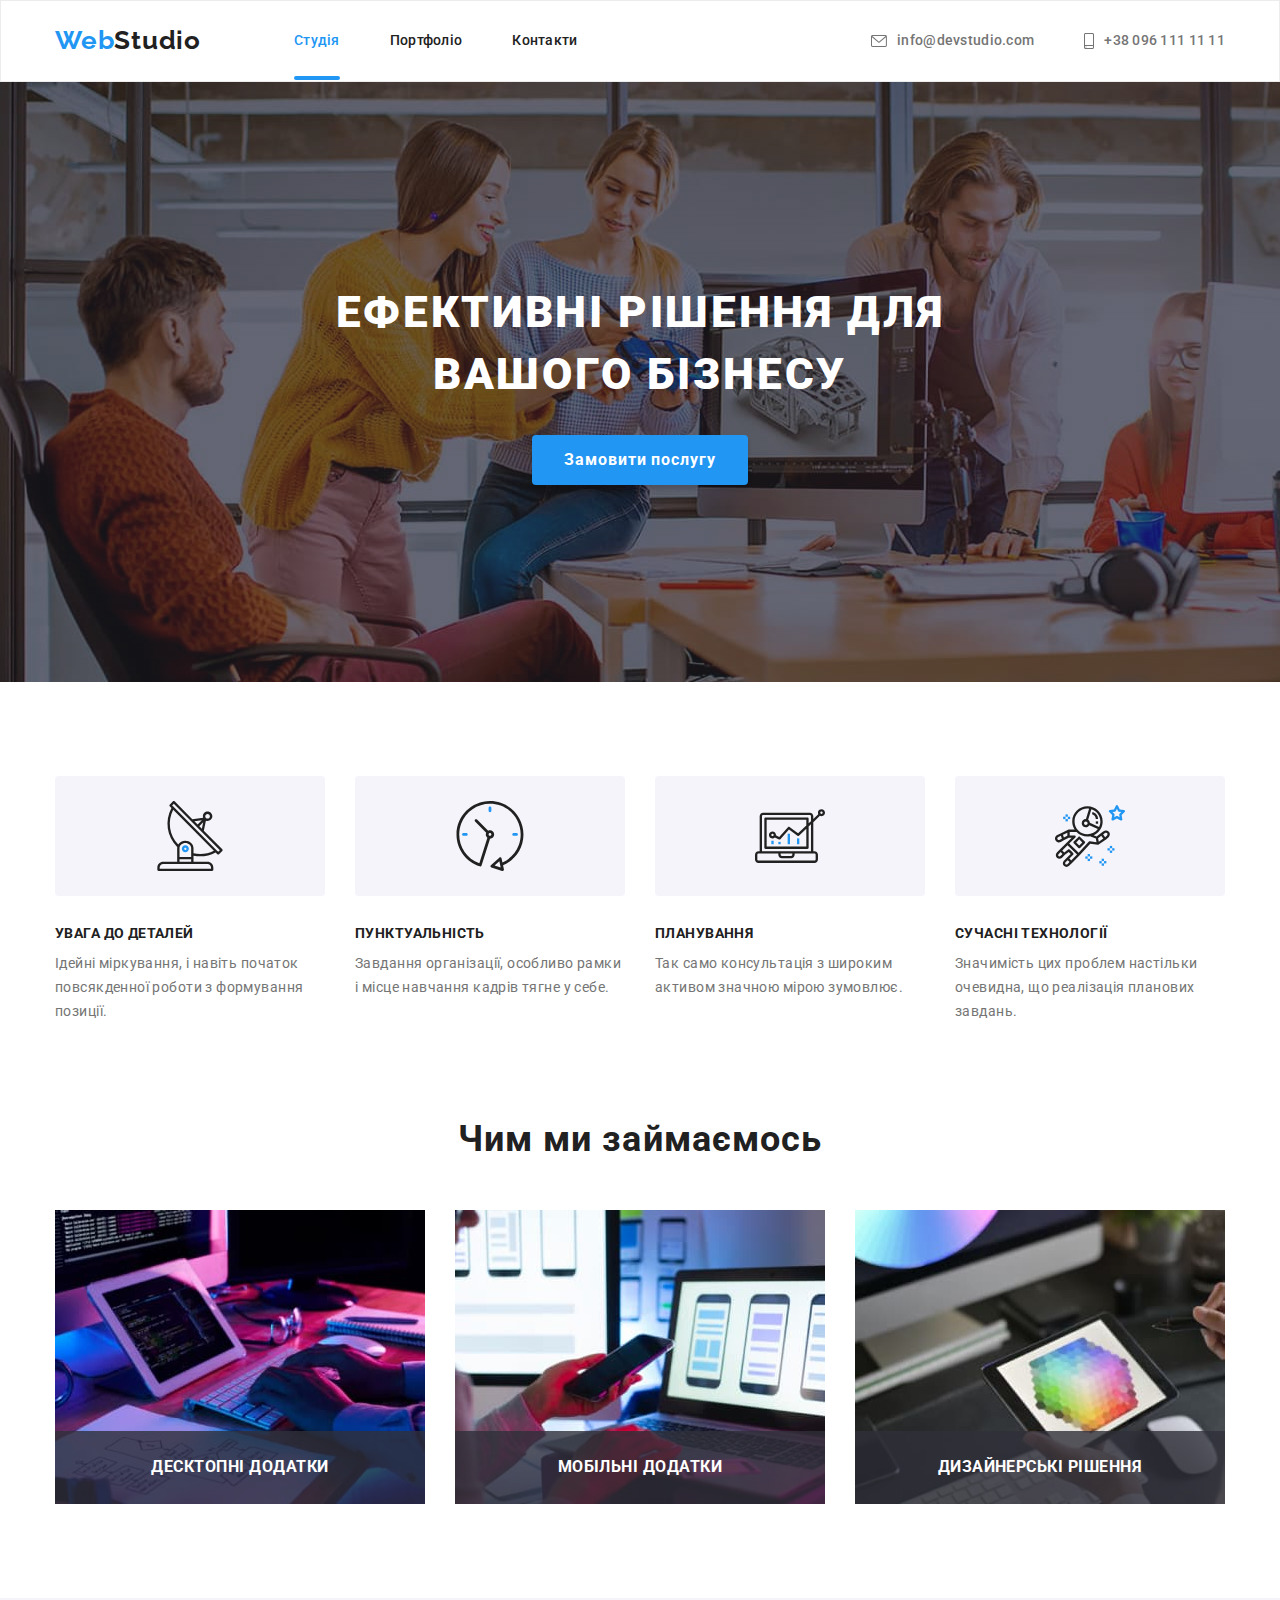
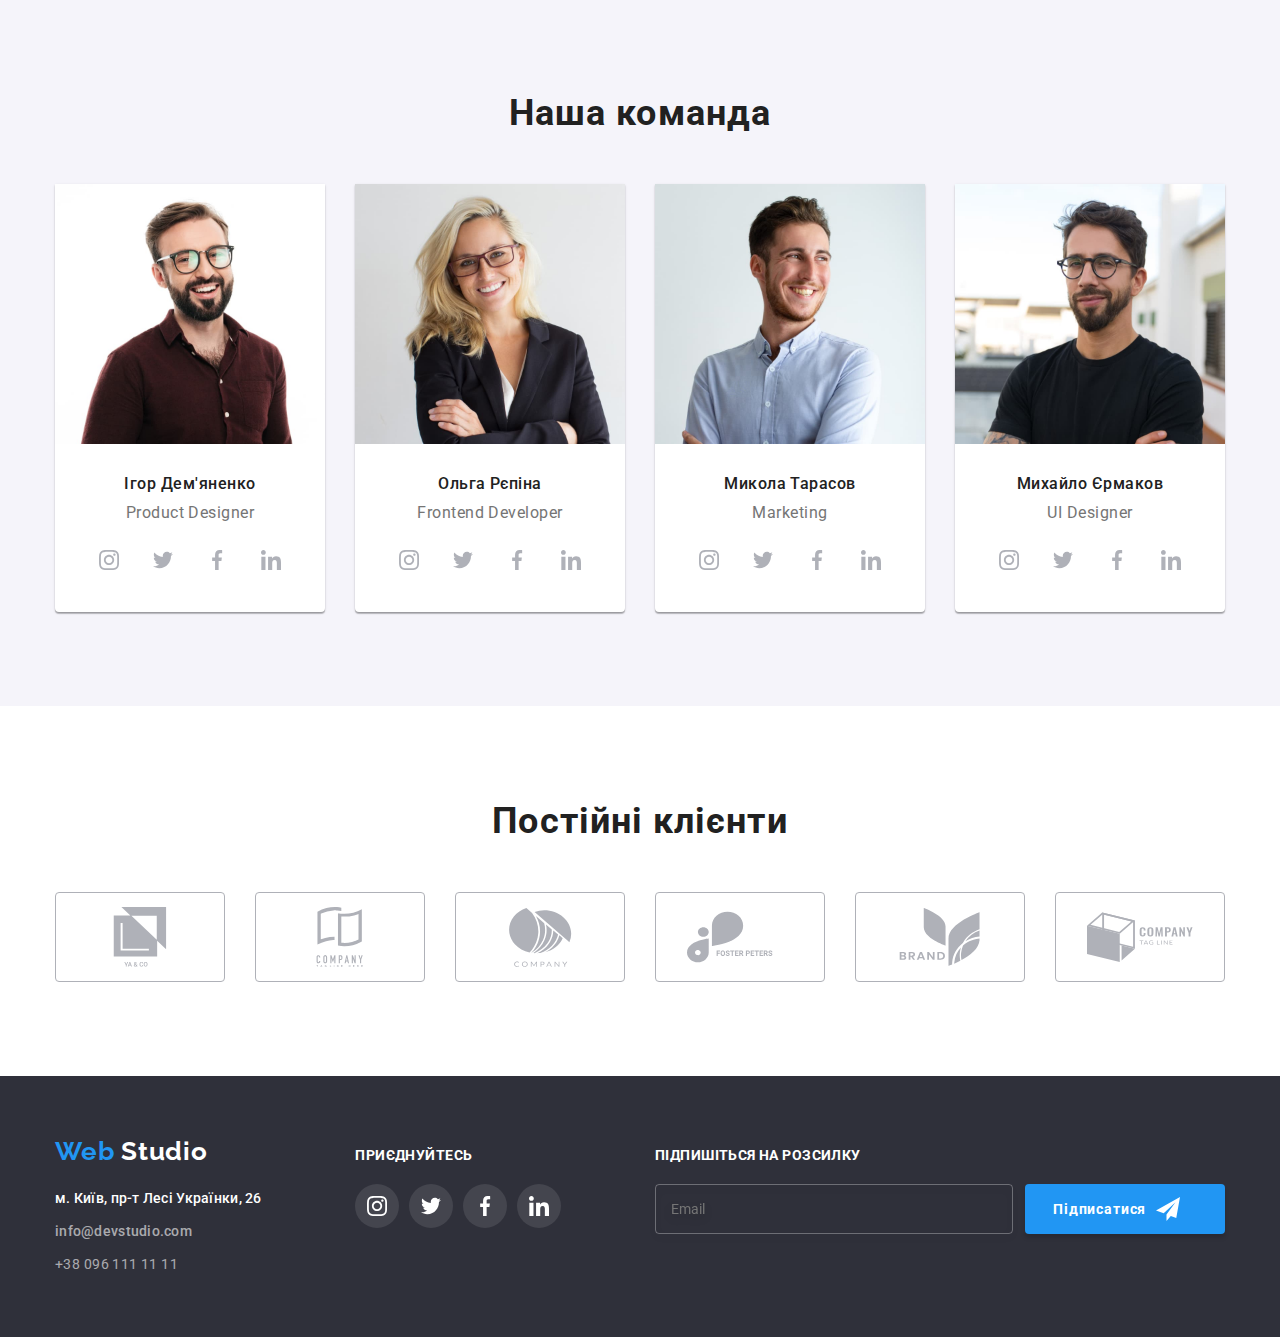
==== commit 65493925: "Вносить правки" ====
--- a/index.html
+++ b/index.html
@@ -468,10 +468,10 @@
               <div class="subscribe-action">
                 <input
                   class="subscribe-input"
-                  type="text"
+                  type="email"
                   placeholder="Email"
                 />
-                <button type="submit" class="subscribe-button-text">
+                <button type="submit" class="subscribe-button">
                   Підписатися
                   <svg class="submit-button-icon" width="24" height="24">
                     <use href="./images/icons.svg#icon-send"></use>
--- a/css/styles.css
+++ b/css/styles.css
@@ -517,7 +517,8 @@
 .footer-wrap > .container {
   display: flex;
   align-items: baseline;
-  gap: 70px;
+  justify-content: space-between;
+  
 }
 .footer-soc-container {
   height: 80px;
@@ -578,6 +579,7 @@
 .subscribe-input {
   padding: 15px;
   width: 358px;
+  color: var(--white-color);
   background-color: transparent;
   border: 1px solid rgba(255, 255, 255, 0.3);
   filter: drop-shadow(0px 4px 4px rgba(0, 0, 0, 0.15));
@@ -589,7 +591,7 @@
   gap: 12px;
 }
 
-.subscribe-button-text {
+.subscribe-button {
   display: flex;
   align-items: center;
   text-align: center;
@@ -602,7 +604,7 @@
 
   color: var(--white-color);
   padding: 10px 28px;
-  min-width: 200px;
+  width: 200px;
   height: 50px;
 
   background: var(--accent-color);
@@ -823,7 +825,8 @@
   transform: translateY(-50%);
 }
 
-.modal-lable span {
+
+.modal-lable {
   display: block;
   margin-bottom: 4px;
   font-size: 12px;
@@ -834,6 +837,7 @@
 }
 
 .modal-comment {
+  display: block;
   width: 100%;
   min-height: 120px;
   padding: 10px;
@@ -876,6 +880,7 @@
 }
 .rules-checkbox {
   display: flex;
+  justify-content: center;
   align-items: center;
   margin-bottom: 30px;
   gap: 9px;
